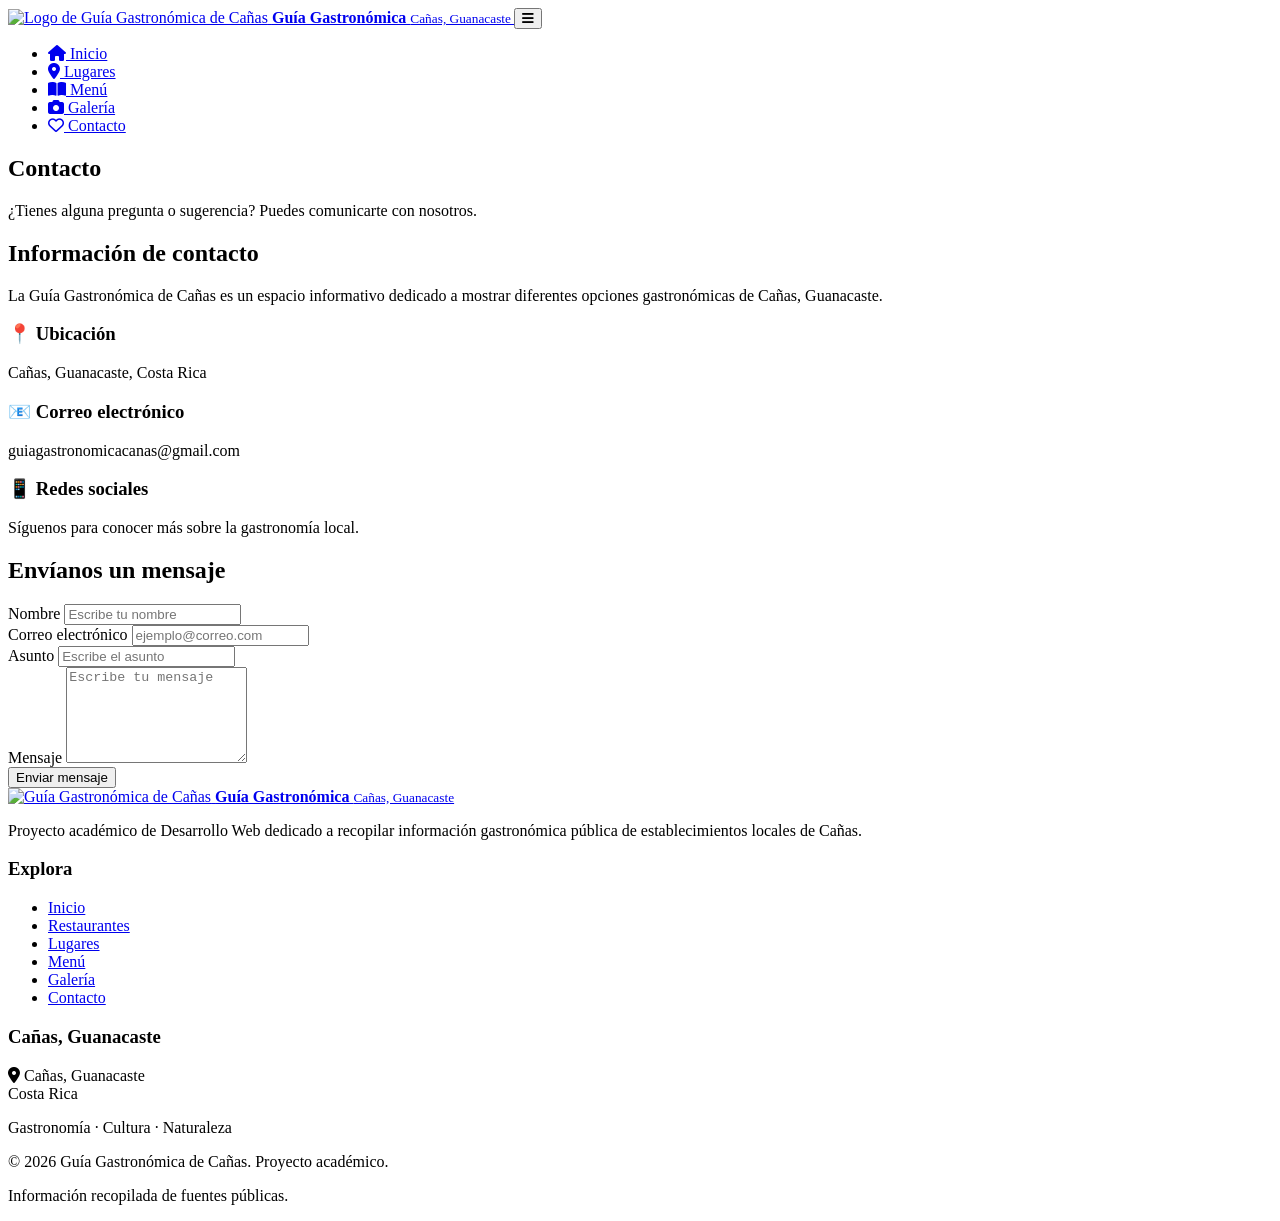
==== contacto.html @ a18e8fa5 "Add files via upload" ====
<!DOCTYPE html>
<html lang="es">

<head>

    <meta charset="UTF-8">

    <meta 
        name="viewport" 
        content="width=device-width, initial-scale=1.0"
    >

    <meta 
        name="description" 
        content="Galería gastronómica de Cañas, Guanacaste. Fotografías de restaurantes, comidas y lugares locales."
    >

    <meta 
        name="author" 
        content="Guía Gastronómica de Cañas"
    >

    <title>Galería | Guía Gastronómica de Cañas</title>

    <link rel="preconnect" href="https://fonts.googleapis.com">

    <link 
        rel="preconnect" 
        href="https://fonts.gstatic.com" 
        crossorigin
    >

    <link 
        href="https://fonts.googleapis.com/css2?family=DM+Sans:wght@400;500;600;700&family=Playfair+Display:wght@600;700&display=swap" 
        rel="stylesheet"
    >

    <link rel="stylesheet" href="../css/styles.css">

</head>

<body>

    <!-- ==============================
         ENCABEZADO
    =============================== -->
<!DOCTYPE html>
<html lang="es">

<head>

    <meta charset="UTF-8">

    <meta
        name="viewport"
        content="width=device-width, initial-scale=1.0"
    >

    <meta
        name="description"
        content="Menú de restaurantes y lugares gastronómicos de Cañas, Guanacaste."
    >

    <meta
        name="author"
        content="Guía Gastronómica de Cañas"
    >

    <meta name="theme-color" content="#B65339">

    <title>
        Menú | Guía Gastronómica de Cañas
    </title>


    <!-- =====================================================
         FAVICON
         ===================================================== -->

    <link
        rel="icon"
        type="image/png"
        href="../img/favicon.png"
    >


    <!-- =====================================================
         HOJA DE ESTILOS
         ===================================================== -->

    <link
        rel="stylesheet"
        href="../css/styles.css"
    >


    <!-- =====================================================
         GOOGLE FONTS
         ===================================================== -->

    <link rel="preconnect" href="https://fonts.googleapis.com">

    <link
        rel="preconnect"
        href="https://fonts.gstatic.com"
        crossorigin
    >

    <link
        href="https://fonts.googleapis.com/css2?family=Poppins:wght@400;500;600;700&display=swap"
        rel="stylesheet"
    >


    <!-- =====================================================
         FONT AWESOME
         ===================================================== -->

    <link
        rel="stylesheet"
        href="https://cdnjs.cloudflare.com/ajax/libs/font-awesome/6.5.2/css/all.min.css"
    >

</head>


<body>


    <!-- =====================================================
         HEADER
         ===================================================== -->

    <header class="header">

        <div class="contenedor header-contenido">


            <!-- LOGO -->

            <a
                href="../html/index.html"
                class="logo"
                aria-label="Guía Gastronómica de Cañas - Inicio"
            >

                <img
                    src="../img/logo.png"
                    alt="Logo de Guía Gastronómica de Cañas"
                    class="logo-imagen"
                >

                <span class="logo-texto">

                    <strong>
                        Guía Gastronómica
                    </strong>

                    <small>
                        Cañas, Guanacaste
                    </small>

                </span>

            </a>


            <!-- MENÚ MÓVIL -->

            <button
                class="menu-toggle"
                id="menu-toggle"
                aria-label="Abrir menú de navegación"
                aria-expanded="false"
            >

                <i class="fa-solid fa-bars"></i>

            </button>


            <!-- NAVEGACIÓN -->

            <nav
                class="nav"
                id="nav"
                aria-label="Navegación principal"
            >

                <ul class="nav-lista">

                    <li>

                        <a
                            href="../html/index.html"
                            class="nav-link"
                        >

                            <i class="fa-solid fa-house"></i>

                            Inicio

                        </a>

                    </li>


                    <li>

                        <a
                            href="../html/lugares.html"
                            class="nav-link"
                        >

                            <i class="fa-solid fa-location-dot"></i>

                            Lugares

                        </a>

                    </li>


                    <li>

                        <a
                            href="../html/menu.html"
                            class="nav-link"
                        >

                            <i class="fa-solid fa-book-open"></i>

                            Menú

                        </a>

                    </li>


                    <li>

                        <a
                            href="../html/galeria.html"
                            class="nav-link"
                        >

                            <i class="fa-solid fa-camera"></i>

                            Galería

                        </a>

                    </li>


                    <li>

                        <a
                            href="../html/contacto.html"
                            class="nav-link activo"
                        >

                            <i class="fa-regular fa-heart"></i>

                            Contacto

                        </a>

                    </li>

                </ul>

            </nav>

        </div>

    </header>


    <!-- ============================= -->
    <!-- CONTENIDO PRINCIPAL -->
    <!-- ============================= -->

    <main>

        <!-- HERO -->

        <section class="hero">

            <div class="contenedor">

                <h1>Contacto</h1>

                <p>
                    ¿Tienes alguna pregunta o sugerencia?
                    Puedes comunicarte con nosotros.
                </p>

            </div>

        </section>


        <!-- INFORMACIÓN DE CONTACTO -->

        <section class="contacto">

            <div class="contenedor">

                <div class="contacto-grid">

                    <!-- INFORMACIÓN -->

                    <div class="contacto-info">

                        <h2>Información de contacto</h2>

                        <p>
                            La Guía Gastronómica de Cañas es un espacio
                            informativo dedicado a mostrar diferentes
                            opciones gastronómicas de Cañas, Guanacaste.
                        </p>

                        <div class="contacto-dato">

                            <h3>📍 Ubicación</h3>

                            <p>
                                Cañas, Guanacaste, Costa Rica
                            </p>

                        </div>

                        <div class="contacto-dato">

                            <h3>📧 Correo electrónico</h3>

                            <p>
                                guiagastronomicacanas@gmail.com
                            </p>

                        </div>

                        <div class="contacto-dato">

                            <h3>📱 Redes sociales</h3>

                            <p>
                                Síguenos para conocer más sobre
                                la gastronomía local.
                            </p>

                        </div>

                    </div>


                    <!-- FORMULARIO -->

                    <div class="contacto-formulario">

                        <h2>Envíanos un mensaje</h2>

                        <form id="formulario-contacto">

                            <div class="form-grupo">

                                <label for="nombre">
                                    Nombre
                                </label>

                                <input
                                    type="text"
                                    id="nombre"
                                    name="nombre"
                                    placeholder="Escribe tu nombre"
                                    required
                                >

                            </div>


                            <div class="form-grupo">

                                <label for="correo">
                                    Correo electrónico
                                </label>

                                <input
                                    type="email"
                                    id="correo"
                                    name="correo"
                                    placeholder="ejemplo@correo.com"
                                    required
                                >

                            </div>


                            <div class="form-grupo">

                                <label for="asunto">
                                    Asunto
                                </label>

                                <input
                                    type="text"
                                    id="asunto"
                                    name="asunto"
                                    placeholder="Escribe el asunto"
                                    required
                                >

                            </div>


                            <div class="form-grupo">

                                <label for="mensaje">
                                    Mensaje
                                </label>

                                <textarea
                                    id="mensaje"
                                    name="mensaje"
                                    rows="6"
                                    placeholder="Escribe tu mensaje"
                                    required
                                ></textarea>

                            </div>


                            <button
                                type="submit"
                                class="boton"
                            >
                                Enviar mensaje
                            </button>

                        </form>

                    </div>

                </div>

            </div>

        </section>

    </main>


    <!-- =====================================================
         FOOTER
         ===================================================== -->

    <footer class="footer">


        <div class="contenedor footer-grid">


            <!-- IDENTIDAD -->

            <div class="footer-columna">


                <a 
                    href="../html/index.html" 
                    class="logo logo-footer"
                >

                    <img 
                        src="../img/logo.png"
                        alt="Guía Gastronómica de Cañas"
                        class="logo-imagen"
                    >


                    <span class="logo-texto">

                        <strong>
                            Guía Gastronómica
                        </strong>

                        <small>
                            Cañas, Guanacaste
                        </small>

                    </span>

                </a>


                <p>

                    Proyecto académico de Desarrollo Web dedicado
                    a recopilar información gastronómica pública
                    de establecimientos locales de Cañas.

                </p>

            </div>



            <!-- ENLACES -->

            <div class="footer-columna">


                <h3>

                    Explora

                </h3>


                <ul class="footer-enlaces">


                    <li>
                        <a href="../html/index.html">
                            Inicio
                        </a>
                    </li>


                    <li>
                        <a href="../html/lugares.html">
                            Restaurantes
                        </a>
                    </li>


                    <li>
                        <a href="../html/lugares.html">
                            Lugares
                        </a>
                    </li>


                    <li>
                        <a href="../html/menu.html">
                            Menú
                        </a>
                    </li>


                    <li>
                        <a href="../html/galeria.html">
                            Galería
                        </a>
                    </li>


                    <li>
                        <a href="../html/contacto.html">
                            Contacto
                        </a>
                    </li>

                </ul>

            </div>



            <!-- UBICACIÓN -->

            <div class="footer-columna">


                <h3>

                    Cañas, Guanacaste

                </h3>


                <p class="footer-ubicacion">


                    <i class="fa-solid fa-location-dot"></i>


                    <span>

                        Cañas, Guanacaste<br>
                        Costa Rica

                    </span>

                </p>


                <p class="footer-frase">

                    Gastronomía · Cultura · Naturaleza

                </p>

            </div>

        </div>



        <!-- BARRA INFERIOR -->

        <div class="footer-bottom">


            <div class="contenedor footer-bottom-contenido">


                <p>

                    © 2026 Guía Gastronómica de Cañas.
                    Proyecto académico.

                </p>


                <p>

                    Información recopilada de fuentes públicas.

                </p>

            </div>

        </div>

    </footer>



    <!-- =====================================================
         JAVASCRIPT
         ===================================================== -->

    <script src="../js/script.js"></script>
</body>
</html>
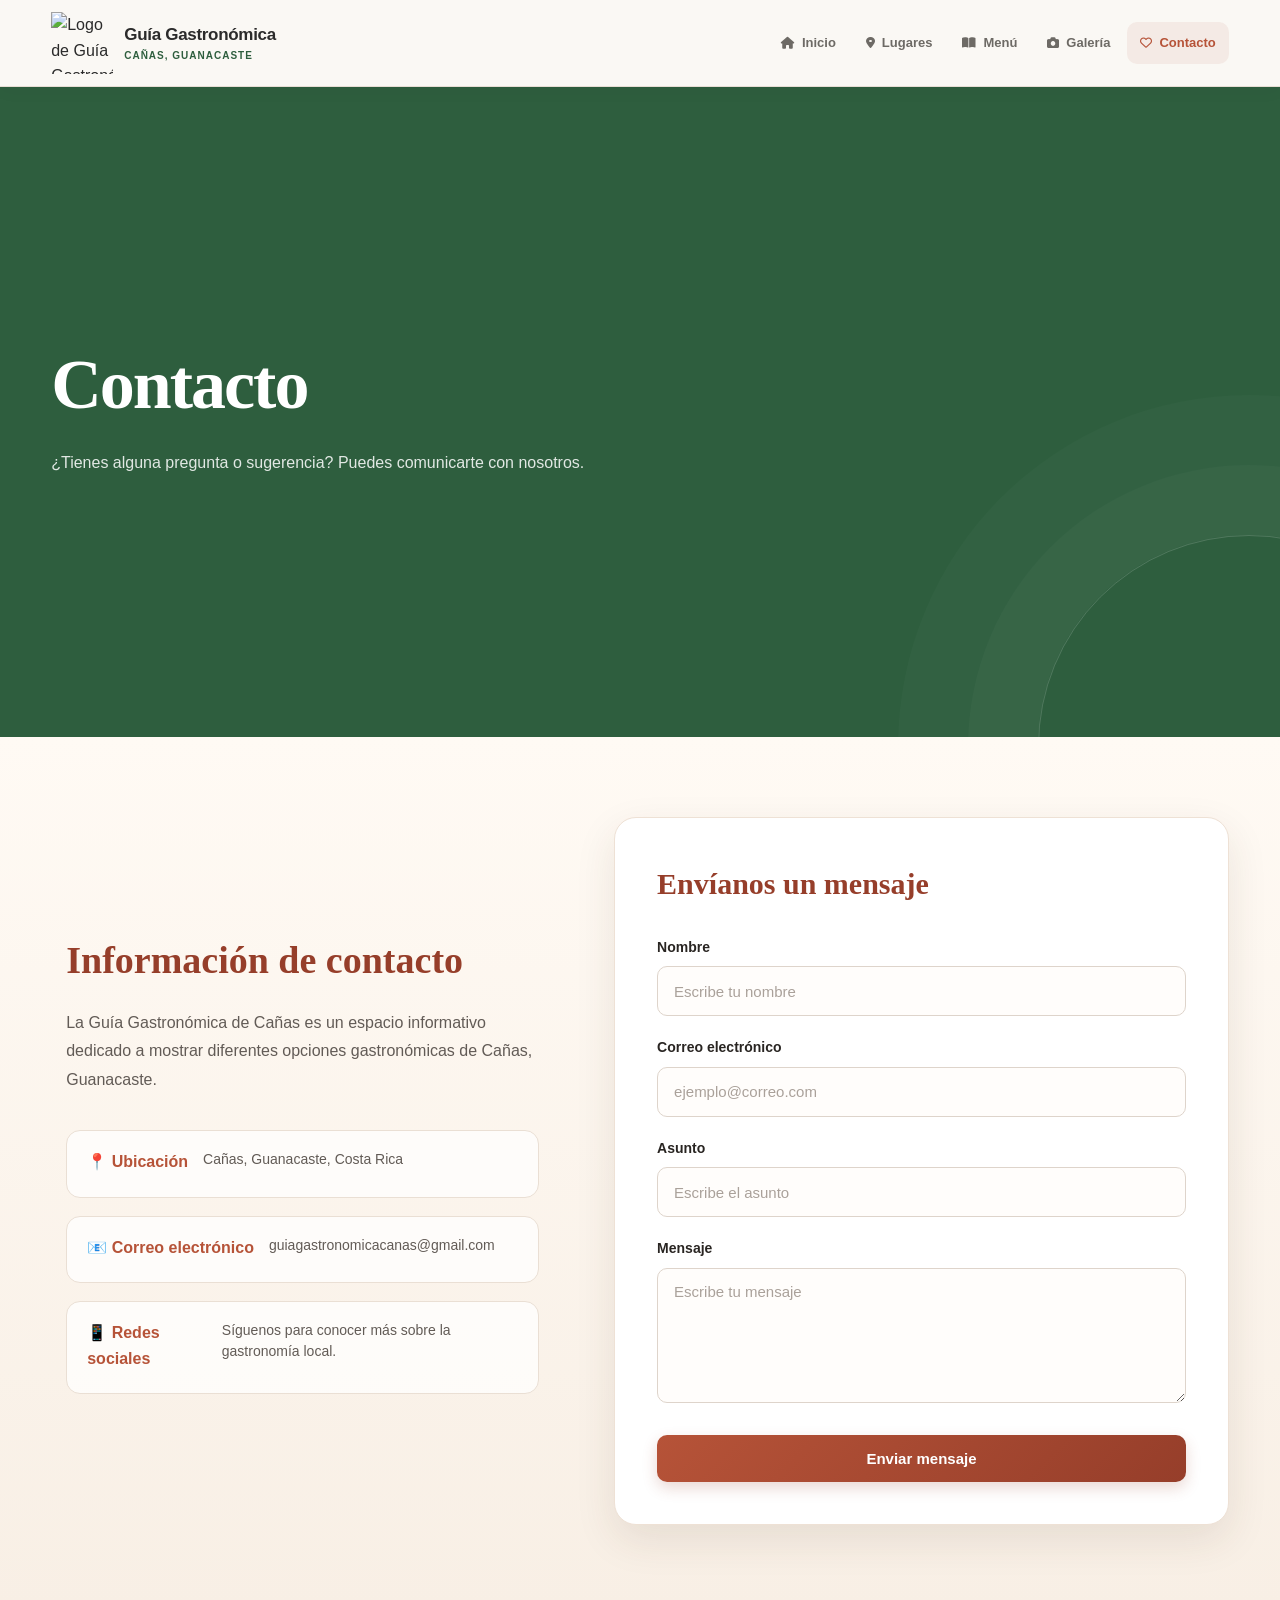
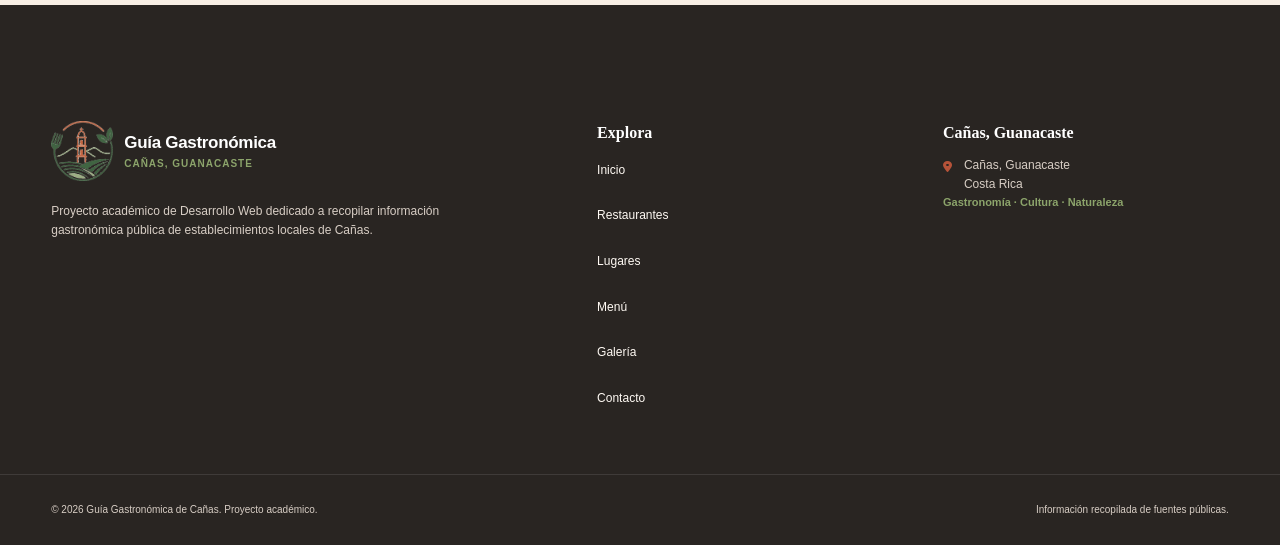
==== commit d4495cf7: "Revise contacto.html for layout and content updates Updated the contact page with new content and st" ====
--- a/contacto.html
+++ b/contacto.html
@@ -20,7 +20,7 @@
         content="Guía Gastronómica de Cañas"
     >
 
-    <title>Galería | Guía Gastronómica de Cañas</title>
+    <title>Contacto | Guía Gastronómica de Cañas</title>
 
     <link rel="preconnect" href="https://fonts.googleapis.com">
 
@@ -35,7 +35,7 @@
         rel="stylesheet"
     >
 
-    <link rel="stylesheet" href="../css/styles.css">
+    <link rel="stylesheet" href="styles.css">
 
 </head>
 
@@ -80,7 +80,7 @@
     <link
         rel="icon"
         type="image/png"
-        href="../img/favicon.png"
+        href="favicon.png"
     >
 
 
@@ -90,7 +90,7 @@
 
     <link
         rel="stylesheet"
-        href="../css/styles.css"
+        href="styles.css"
     >
 
 
@@ -208,7 +208,7 @@
                     <li>
 
                         <a
-                            href="../html/lugares.html"
+                            href="lugares.html"
                             class="nav-link"
                         >
 
@@ -224,7 +224,7 @@
                     <li>
 
                         <a
-                            href="../html/menu.html"
+                            href="menu.html"
                             class="nav-link"
                         >
 
@@ -240,7 +240,7 @@
                     <li>
 
                         <a
-                            href="../html/galeria.html"
+                            href="galeria.html"
                             class="nav-link"
                         >
 
@@ -256,7 +256,7 @@
                     <li>
 
                         <a
-                            href="../html/contacto.html"
+                            href="contacto.html"
                             class="nav-link activo"
                         >
 
@@ -467,12 +467,12 @@
 
 
                 <a 
-                    href="../html/index.html" 
+                    href="index.html" 
                     class="logo logo-footer"
                 >
 
                     <img 
-                        src="../img/logo.png"
+                        src="logo.png"
                         alt="Guía Gastronómica de Cañas"
                         class="logo-imagen"
                     >
@@ -521,21 +521,21 @@
 
 
                     <li>
-                        <a href="../html/index.html">
+                        <a href="index.html">
                             Inicio
                         </a>
                     </li>
 
 
                     <li>
-                        <a href="../html/lugares.html">
+                        <a href="lugares.html">
                             Restaurantes
                         </a>
                     </li>
 
 
                     <li>
-                        <a href="../html/lugares.html">
+                        <a href="lugares.html">
                             Lugares
                         </a>
                     </li>
@@ -549,14 +549,14 @@
 
 
                     <li>
-                        <a href="../html/galeria.html">
+                        <a href="galeria.html">
                             Galería
                         </a>
                     </li>
 
 
                     <li>
-                        <a href="../html/contacto.html">
+                        <a href="contacto.html">
                             Contacto
                         </a>
                     </li>
@@ -641,7 +641,7 @@
          JAVASCRIPT
          ===================================================== -->
 
-    <script src="../js/script.js"></script>
+    <script src="script.js"></script>
 </body>
 </html>
 
--- a/styles.css
+++ b/styles.css
@@ -0,0 +1,3328 @@
+/* =========================================================
+   GUÍA GASTRONÓMICA DE CAÑAS
+   SISTEMA VISUAL PRINCIPAL
+   ========================================================= */
+
+
+/* =========================================================
+   1. VARIABLES
+   ========================================================= */
+
+:root {
+
+    /* PALETA OFICIAL */
+
+    --terracota: #B65339;
+    --terracota-oscuro: #963E2A;
+
+    --verde: #2E5E3E;
+    --verde-oscuro: #244B32;
+
+    --verde-oliva: #8CA46B;
+
+    --crema: #F2E6D6;
+    --blanco: #FAF8F4;
+
+    --texto: #2B2B2B;
+    --texto-secundario: #6D6A65;
+
+    --borde: #E3D9CC;
+
+    /* SISTEMA */
+
+    --ancho: 1180px;
+
+    --radio: 18px;
+    --radio-grande: 26px;
+
+    --sombra-suave:
+        0 8px 25px rgba(43, 43, 43, 0.06);
+
+    --sombra:
+        0 12px 35px rgba(43, 43, 43, 0.10);
+
+    --sombra-fuerte:
+        0 18px 45px rgba(43, 43, 43, 0.15);
+
+    --transicion: 0.3s ease;
+
+    --fuente:
+        "Poppins",
+        sans-serif;
+
+}
+
+
+/* =========================================================
+   2. RESET GENERAL
+   ========================================================= */
+
+* {
+
+    margin: 0;
+    padding: 0;
+
+    box-sizing: border-box;
+
+}
+
+html {
+
+    scroll-behavior: smooth;
+
+}
+
+body {
+
+    font-family: var(--fuente);
+
+    background: var(--blanco);
+
+    color: var(--texto);
+
+    line-height: 1.6;
+
+    overflow-x: hidden;
+
+}
+
+img {
+
+    display: block;
+
+    width: 100%;
+
+}
+
+a {
+
+    text-decoration: none;
+
+    color: inherit;
+
+}
+
+ul {
+
+    list-style: none;
+
+}
+
+button {
+
+    font-family: inherit;
+
+}
+
+button,
+a {
+
+    -webkit-tap-highlight-color: transparent;
+
+}
+
+
+/* =========================================================
+   3. CONTENEDOR
+   ========================================================= */
+
+.contenedor {
+
+    width: 92%;
+
+    max-width: var(--ancho);
+
+    margin: 0 auto;
+
+}
+
+
+/* =========================================================
+   4. HEADER
+   ========================================================= */
+
+.header {
+
+    position: sticky;
+
+    top: 0;
+
+    z-index: 1000;
+
+    background: rgba(250, 248, 244, 0.96);
+
+    border-bottom:
+        1px solid rgba(227, 217, 204, 0.8);
+
+    box-shadow:
+        0 3px 18px rgba(43, 43, 43, 0.04);
+
+    backdrop-filter: blur(14px);
+
+    -webkit-backdrop-filter: blur(14px);
+
+}
+
+.header-contenido {
+
+    min-height: 86px;
+
+    display: flex;
+
+    align-items: center;
+
+    justify-content: space-between;
+
+    gap: 30px;
+
+}
+
+
+/* =========================================================
+   5. LOGO
+   ========================================================= */
+
+.logo {
+
+    display: flex;
+
+    align-items: center;
+
+    gap: 11px;
+
+    flex-shrink: 0;
+
+}
+
+.logo-imagen {
+
+    width: 62px;
+
+    height: 62px;
+
+    object-fit: contain;
+
+    flex-shrink: 0;
+
+}
+
+.logo-texto {
+
+    display: flex;
+
+    flex-direction: column;
+
+    line-height: 1.15;
+
+}
+
+.logo-texto strong {
+
+    font-size: 17px;
+
+    font-weight: 700;
+
+    letter-spacing: -0.3px;
+
+    color: var(--texto);
+
+}
+
+.logo-texto small {
+
+    margin-top: 5px;
+
+    color: var(--verde);
+
+    font-size: 10px;
+
+    font-weight: 600;
+
+    letter-spacing: 1px;
+
+    text-transform: uppercase;
+
+}
+
+
+/* =========================================================
+   6. NAVEGACIÓN
+   ========================================================= */
+
+.nav-lista {
+
+    display: flex;
+
+    align-items: center;
+
+    gap: 4px;
+
+}
+
+.nav-link {
+
+    position: relative;
+
+    display: flex;
+
+    align-items: center;
+
+    gap: 7px;
+
+    padding: 11px 13px;
+
+    border-radius: 10px;
+
+    color: var(--texto-secundario);
+
+    font-size: 13px;
+
+    font-weight: 600;
+
+    transition:
+        color var(--transicion),
+        background var(--transicion);
+
+}
+
+.nav-link i {
+
+    font-size: 12px;
+
+    transition:
+        color var(--transicion);
+
+}
+
+.nav-link:hover {
+
+    color: var(--terracota);
+
+    background: rgba(182, 83, 57, 0.06);
+
+}
+
+.nav-link.activo {
+
+    color: var(--terracota);
+
+    background: rgba(182, 83, 57, 0.08);
+
+}
+
+.nav-link.activo i {
+
+    color: var(--terracota);
+
+}
+
+
+/* =========================================================
+   7. MENÚ MÓVIL
+   ========================================================= */
+
+.menu-toggle {
+
+    display: none;
+
+    width: 44px;
+
+    height: 44px;
+
+    align-items: center;
+
+    justify-content: center;
+
+    border:
+        1px solid var(--borde);
+
+    border-radius: 12px;
+
+    background: var(--blanco);
+
+    color: var(--verde);
+
+    font-size: 18px;
+
+    cursor: pointer;
+
+    transition:
+        background var(--transicion),
+        color var(--transicion),
+        border-color var(--transicion);
+
+}
+
+.menu-toggle:hover {
+
+    background: var(--verde);
+
+    color: var(--blanco);
+
+    border-color: var(--verde);
+
+}
+
+
+/* =========================================================
+   8. HERO
+   ========================================================= */
+
+.hero {
+
+    position: relative;
+
+    min-height: 650px;
+
+    display: flex;
+
+    align-items: center;
+
+    overflow: hidden;
+
+    background:
+        var(--verde);
+
+}
+
+
+/* Imagen */
+
+.hero-fondo {
+    position: absolute;
+    inset: 0;
+
+    background:
+        linear-gradient(
+            90deg,
+            rgba(30, 57, 39, 0.93) 0%,
+            rgba(30, 57, 39, 0.78) 42%,
+            rgba(30, 57, 39, 0.35) 75%,
+            rgba(30, 57, 39, 0.12) 100%
+        ),
+
+        url("IMG/Banner1.jpeg")
+        center / cover no-repeat;
+
+    transform: scale(1.02);
+}
+
+/* Textura visual */
+
+.hero::after {
+
+    content: "";
+
+    position: absolute;
+
+    width: 420px;
+
+    height: 420px;
+
+    right: -180px;
+
+    bottom: -220px;
+
+    border:
+        1px solid rgba(255, 255, 255, 0.16);
+
+    border-radius: 50%;
+
+    box-shadow:
+
+        0 0 0 70px rgba(255, 255, 255, 0.025),
+
+        0 0 0 140px rgba(255, 255, 255, 0.018);
+
+}
+
+
+/* Contenido */
+
+.hero-contenido {
+
+    position: relative;
+
+    z-index: 2;
+
+}
+
+.hero-texto {
+
+    max-width: 680px;
+
+    padding: 90px 0;
+
+}
+
+
+/* =========================================================
+   9. ETIQUETA DEL HERO
+   ========================================================= */
+
+.hero-etiqueta {
+
+    display: inline-flex;
+
+    align-items: center;
+
+    gap: 8px;
+
+    margin-bottom: 24px;
+
+    padding: 8px 14px;
+
+    border:
+        1px solid rgba(255, 255, 255, 0.25);
+
+    border-radius: 50px;
+
+    background:
+        rgba(255, 255, 255, 0.08);
+
+    color: #F2E6D6;
+
+    font-size: 12px;
+
+    font-weight: 600;
+
+    backdrop-filter: blur(8px);
+
+}
+
+.hero-etiqueta i {
+
+    color: #FFFFFF;
+
+}
+
+
+/* =========================================================
+   10. TÍTULO DEL HERO
+   ========================================================= */
+
+.hero h1 {
+
+    color: #FFFFFF;
+
+    font-size:
+        clamp(42px, 6vw, 70px);
+
+    font-weight: 700;
+
+    line-height: 1.08;
+
+    letter-spacing: -2px;
+
+}
+
+.hero h1 span {
+
+    display: block;
+
+    color: #D7E0C9;
+
+}
+
+
+/* =========================================================
+   11. TEXTO DEL HERO
+   ========================================================= */
+
+.hero p {
+
+    max-width: 600px;
+
+    margin-top: 25px;
+
+    color:
+        rgba(255, 255, 255, 0.86);
+
+    font-size: 16px;
+
+    line-height: 1.85;
+
+}
+
+
+/* =========================================================
+   12. BOTONES
+   ========================================================= */
+
+.hero-botones {
+
+    display: flex;
+
+    flex-wrap: wrap;
+
+    gap: 12px;
+
+    margin-top: 34px;
+
+}
+
+.btn {
+
+    min-height: 48px;
+
+    display: inline-flex;
+
+    align-items: center;
+
+    justify-content: center;
+
+    gap: 9px;
+
+    padding: 12px 23px;
+
+    border-radius: 50px;
+
+    font-size: 13px;
+
+    font-weight: 700;
+
+    cursor: pointer;
+
+    transition:
+        transform var(--transicion),
+        background var(--transicion),
+        color var(--transicion),
+        box-shadow var(--transicion),
+        border-color var(--transicion);
+
+}
+
+.btn:hover {
+
+    transform: translateY(-2px);
+
+}
+
+
+/* Botón principal */
+
+.btn-principal {
+
+    background: var(--terracota);
+
+    color: #FFFFFF;
+
+    box-shadow:
+        0 9px 24px rgba(182, 83, 57, 0.30);
+
+}
+
+.btn-principal:hover {
+
+    background:
+        var(--terracota-oscuro);
+
+    box-shadow:
+        0 12px 28px rgba(182, 83, 57, 0.36);
+
+}
+
+
+/* Botón secundario */
+
+.btn-secundario {
+
+    border:
+        1px solid rgba(255, 255, 255, 0.48);
+
+    background:
+        rgba(255, 255, 255, 0.08);
+
+    color: #FFFFFF;
+
+    backdrop-filter: blur(7px);
+
+}
+
+.btn-secundario:hover {
+
+    background:
+        rgba(255, 255, 255, 0.18);
+
+    border-color:
+        rgba(255, 255, 255, 0.75);
+
+}
+
+
+/* =========================================================
+   13. SECCIONES
+   ========================================================= */
+
+.seccion {
+
+    padding: 90px 0;
+
+}
+
+.seccion-encabezado {
+
+    display: flex;
+
+    align-items: flex-end;
+
+    justify-content: space-between;
+
+    gap: 30px;
+
+    margin-bottom: 45px;
+
+}
+
+.seccion-encabezado.centrado {
+
+    display: block;
+
+    text-align: center;
+
+}
+
+.etiqueta-seccion {
+
+    display: inline-block;
+
+    margin-bottom: 9px;
+
+    color: var(--terracota);
+
+    font-size: 11px;
+
+    font-weight: 700;
+
+    letter-spacing: 1.6px;
+
+    text-transform: uppercase;
+
+}
+
+.seccion h2 {
+
+    color: var(--texto);
+
+    font-size:
+        clamp(30px, 4vw, 44px);
+
+    font-weight: 700;
+
+    line-height: 1.15;
+
+    letter-spacing: -1px;
+
+}
+
+.seccion-subtitulo {
+
+    max-width: 650px;
+
+    margin: 15px auto 0;
+
+    color: var(--texto-secundario);
+
+    font-size: 14px;
+
+    line-height: 1.8;
+
+}
+
+
+/* =========================================================
+   14. INTRODUCCIÓN
+   ========================================================= */
+
+.introduccion {
+
+    position: relative;
+
+    background: var(--blanco);
+
+}
+
+.introduccion-grid {
+
+    display: grid;
+
+    grid-template-columns:
+        1fr 1fr;
+
+    align-items: center;
+
+    gap: 65px;
+
+}
+
+
+/* Imagen */
+
+.introduccion-imagen {
+
+    position: relative;
+
+    overflow: hidden;
+
+    border-radius: var(--radio-grande);
+
+    background: var(--crema);
+
+    box-shadow: var(--sombra);
+
+}
+
+.introduccion-imagen img {
+
+    height: 460px;
+
+    object-fit: cover;
+
+    transition:
+        transform 0.6s ease;
+
+}
+
+.introduccion-imagen:hover img {
+
+    transform: scale(1.04);
+
+}
+
+
+/* Etiqueta sobre imagen */
+
+.imagen-decoracion {
+
+    position: absolute;
+
+    left: 20px;
+
+    bottom: 20px;
+
+    padding: 8px 14px;
+
+    border-radius: 50px;
+
+    background:
+        rgba(250, 248, 244, 0.94);
+
+    color: var(--verde);
+
+    font-size: 11px;
+
+    font-weight: 700;
+
+    box-shadow:
+        0 5px 18px rgba(0, 0, 0, 0.12);
+
+}
+
+
+/* Texto */
+
+.introduccion-texto {
+
+    max-width: 540px;
+
+}
+
+.introduccion-texto p {
+
+    margin-bottom: 18px;
+
+    color: var(--texto-secundario);
+
+    font-size: 14px;
+
+    line-height: 1.9;
+
+}
+
+
+/* =========================================================
+   15. ENLACE CON FLECHA
+   ========================================================= */
+
+.enlace-flecha {
+
+    display: inline-flex;
+
+    align-items: center;
+
+    gap: 9px;
+
+    margin-top: 10px;
+
+    color: var(--terracota);
+
+    font-size: 13px;
+
+    font-weight: 700;
+
+    transition:
+        gap var(--transicion),
+        color var(--transicion);
+
+}
+
+.enlace-flecha:hover {
+
+    gap: 14px;
+
+    color:
+        var(--terracota-oscuro);
+
+}
+
+
+/* =========================================================
+   16. RESTAURANTES DESTACADOS
+   ========================================================= */
+
+.destacados {
+
+    background: var(--crema);
+
+}
+
+
+/* =========================================================
+   17. VER TODOS
+   ========================================================= */
+
+.ver-todos {
+
+    display: inline-flex;
+
+    align-items: center;
+
+    gap: 8px;
+
+    color: var(--verde);
+
+    font-size: 13px;
+
+    font-weight: 700;
+
+    white-space: nowrap;
+
+    transition:
+        gap var(--transicion),
+        color var(--transicion);
+
+}
+
+.ver-todos:hover {
+
+    gap: 13px;
+
+    color:
+        var(--terracota);
+
+}
+
+
+/* =========================================================
+   18. GRID DE RESTAURANTES
+   ========================================================= */
+
+.restaurantes-grid {
+
+    display: grid;
+
+    grid-template-columns:
+        repeat(3, 1fr);
+
+    gap: 24px;
+
+}
+
+
+/* =========================================================
+   19. TARJETAS
+   ========================================================= */
+
+.restaurante-card {
+
+    position: relative;
+
+    overflow: hidden;
+
+    display: flex;
+
+    flex-direction: column;
+
+    background:
+        var(--blanco);
+
+    border:
+        1px solid var(--borde);
+
+    border-radius:
+        var(--radio);
+
+    box-shadow:
+        var(--sombra-suave);
+
+    transition:
+        transform var(--transicion),
+        box-shadow var(--transicion);
+
+}
+
+.restaurante-card:hover {
+
+    transform:
+        translateY(-7px);
+
+    box-shadow:
+        var(--sombra);
+
+}
+
+
+/* =========================================================
+   20. IMAGEN DE LAS TARJETAS
+   ========================================================= */
+
+.card-imagen {
+
+    position: relative;
+
+    height: 225px;
+
+    overflow: hidden;
+
+    background:
+        var(--crema);
+
+}
+
+.card-imagen img {
+
+    width: 100%;
+
+    height: 100%;
+
+    object-fit: cover;
+
+    transition:
+        transform 0.6s ease;
+
+}
+
+.restaurante-card:hover
+.card-imagen img {
+
+    transform:
+        scale(1.06);
+
+}
+
+
+/* =========================================================
+   21. ETIQUETA DE TARJETA
+   ========================================================= */
+
+.card-etiqueta {
+
+    position: absolute;
+
+    top: 14px;
+
+    left: 14px;
+
+    padding:
+        6px 12px;
+
+    border-radius:
+        50px;
+
+    background:
+        var(--terracota);
+
+    color:
+        #FFFFFF;
+
+    font-size:
+        10px;
+
+    font-weight:
+        700;
+
+    letter-spacing:
+        0.4px;
+
+    text-transform:
+        uppercase;
+
+    box-shadow:
+        0 4px 12px rgba(0, 0, 0, 0.12);
+
+}
+
+
+
+
+
+
+
+/* =========================================================
+   23. CONTENIDO DE TARJETAS
+   ========================================================= */
+
+.card-contenido {
+
+    flex: 1;
+
+    display: flex;
+
+    flex-direction: column;
+
+    padding: 23px;
+
+}
+
+
+/* Tipo */
+
+.card-tipo {
+
+    margin-bottom: 5px;
+
+    color:
+        var(--terracota);
+
+    font-size:
+        10px;
+
+    font-weight:
+        700;
+
+    letter-spacing:
+        1.2px;
+
+}
+
+
+/* Título */
+
+.card-contenido h3 {
+
+    margin-bottom: 9px;
+
+    color:
+        var(--texto);
+
+    font-size:
+        20px;
+
+    font-weight:
+        700;
+
+    line-height:
+        1.35;
+
+}
+
+
+/* Descripción */
+
+.card-descripcion {
+
+    color:
+        var(--texto-secundario);
+
+    font-size:
+        12px;
+
+    line-height:
+        1.75;
+
+}
+
+
+/* =========================================================
+   24. DATOS DE TARJETA
+   ========================================================= */
+
+.card-datos {
+
+    display: flex;
+
+    flex-direction: column;
+
+    gap: 8px;
+
+    margin-top: 18px;
+
+    padding-top: 15px;
+
+    border-top:
+        1px solid var(--borde);
+
+}
+
+.card-datos span {
+
+    display: flex;
+
+    align-items: center;
+
+    gap: 8px;
+
+    color:
+        var(--texto-secundario);
+
+    font-size:
+        11px;
+
+}
+
+.card-datos i {
+
+    width: 16px;
+
+    color:
+        var(--verde);
+
+    text-align:
+        center;
+
+}
+
+
+/* =========================================================
+   25. BOTÓN DE TARJETA
+   ========================================================= */
+
+.card-boton {
+
+    display: flex;
+
+    align-items: center;
+
+    justify-content: space-between;
+
+    gap: 10px;
+
+    margin-top: auto;
+
+    padding-top: 20px;
+
+    color:
+        var(--terracota);
+
+    font-size:
+        12px;
+
+    font-weight:
+        700;
+
+    transition:
+        gap var(--transicion),
+        color var(--transicion);
+
+}
+
+.card-boton:hover {
+
+    gap: 15px;
+
+    color:
+        var(--terracota-oscuro);
+
+}
+
+
+/* =========================================================
+   26. CATEGORÍAS
+   ========================================================= */
+
+.categorias {
+
+    background:
+        var(--blanco);
+
+}
+
+
+/* Grid */
+
+.categorias-grid {
+
+    display: grid;
+
+    grid-template-columns:
+        repeat(4, 1fr);
+
+    gap: 18px;
+
+}
+
+
+/* Tarjeta */
+
+.categoria-card {
+
+    min-height: 145px;
+
+    display: flex;
+
+    flex-direction: column;
+
+    align-items: center;
+
+    justify-content: center;
+
+    gap: 14px;
+
+    padding: 25px;
+
+    border:
+        1px solid var(--borde);
+
+    border-radius:
+        var(--radio);
+
+    background:
+        var(--blanco);
+
+    color:
+        var(--verde);
+
+    box-shadow:
+        var(--sombra-suave);
+
+    transition:
+        transform var(--transicion),
+        background var(--transicion),
+        color var(--transicion),
+        border-color var(--transicion),
+        box-shadow var(--transicion);
+
+}
+
+.categoria-card i {
+
+    width: 52px;
+
+    height: 52px;
+
+    display: flex;
+
+    align-items: center;
+
+    justify-content: center;
+
+    border-radius: 50%;
+
+    background:
+        rgba(46, 94, 62, 0.09);
+
+    color:
+        var(--verde);
+
+    font-size:
+        20px;
+
+    transition:
+        background var(--transicion),
+        color var(--transicion);
+
+}
+
+.categoria-card span {
+
+    font-size:
+        12px;
+
+    font-weight:
+        700;
+
+}
+
+.categoria-card:hover {
+
+    transform:
+        translateY(-5px);
+
+    border-color:
+        var(--verde-oliva);
+
+    background:
+        var(--verde);
+
+    color:
+        #FFFFFF;
+
+    box-shadow:
+        var(--sombra);
+
+}
+
+.categoria-card:hover i {
+
+    background:
+        rgba(255, 255, 255, 0.15);
+
+    color:
+        #FFFFFF;
+
+}
+
+
+/* =========================================================
+   27. LLAMADO A LA ACCIÓN
+   ========================================================= */
+
+.llamada-accion {
+
+    position: relative;
+
+    overflow: hidden;
+
+    background:
+        var(--terracota);
+
+    color:
+        #FFFFFF;
+
+}
+
+
+/* Decoración circular */
+
+.llamada-accion::before {
+
+    content: "";
+
+    position: absolute;
+
+    width: 430px;
+
+    height: 430px;
+
+    right: -180px;
+
+    top: -240px;
+
+    border:
+        1px solid rgba(255, 255, 255, 0.16);
+
+    border-radius: 50%;
+
+    box-shadow:
+
+        0 0 0 65px rgba(255, 255, 255, 0.025),
+
+        0 0 0 130px rgba(255, 255, 255, 0.02);
+
+}
+
+
+/* Segunda decoración */
+
+.llamada-accion::after {
+
+    content: "";
+
+    position: absolute;
+
+    width: 220px;
+
+    height: 220px;
+
+    left: -130px;
+
+    bottom: -150px;
+
+    border:
+        1px solid rgba(255, 255, 255, 0.12);
+
+    border-radius: 50%;
+
+}
+
+
+/* Contenido */
+
+.llamada-contenido {
+
+    position: relative;
+
+    z-index: 2;
+
+    min-height:
+        320px;
+
+    display: flex;
+
+    align-items: center;
+
+    justify-content: space-between;
+
+    gap: 50px;
+
+}
+
+.llamada-contenido .etiqueta-seccion {
+
+    color:
+        var(--crema);
+
+}
+
+.llamada-contenido h2 {
+
+    max-width:
+        680px;
+
+    color:
+        #FFFFFF;
+
+    font-size:
+        clamp(30px, 4vw, 44px);
+
+    font-weight:
+        700;
+
+    line-height:
+        1.2;
+
+    letter-spacing:
+        -1px;
+
+}
+
+.llamada-contenido p {
+
+    max-width:
+        620px;
+
+    margin-top:
+        14px;
+
+    color:
+        rgba(255, 255, 255, 0.82);
+
+    font-size:
+        13px;
+
+    line-height:
+        1.8;
+
+}
+
+
+/* =========================================================
+   28. BOTÓN BLANCO
+   ========================================================= */
+
+.btn-blanco {
+
+    flex-shrink:
+        0;
+
+    background:
+        var(--blanco);
+
+    color:
+        var(--terracota);
+
+    box-shadow:
+        0 9px 25px rgba(0, 0, 0, 0.14);
+
+}
+
+.btn-blanco:hover {
+
+    background:
+        var(--crema);
+
+    color:
+        var(--terracota-oscuro);
+
+}
+
+
+/* =========================================================
+   29. FOOTER
+   ========================================================= */
+
+.footer {
+
+    background:
+        var(--verde-oscuro);
+
+    color:
+        #FFFFFF;
+
+}
+
+
+/* Grid */
+
+.footer-grid {
+
+    display: grid;
+
+    grid-template-columns:
+        1.7fr 1fr 1fr;
+
+    gap:
+        60px;
+
+    padding:
+        65px 0;
+
+}
+
+
+/* Logo */
+
+.logo-footer {
+
+    margin-bottom:
+        20px;
+
+}
+
+.logo-footer .logo-imagen {
+
+    width:
+        62px;
+
+    height:
+        62px;
+
+}
+
+.logo-footer .logo-texto strong {
+
+    color:
+        #FFFFFF;
+
+}
+
+.logo-footer .logo-texto small {
+
+    color:
+        var(--verde-oliva);
+
+}
+
+
+/* Texto */
+
+.footer-columna > p {
+
+    max-width:
+        390px;
+
+    color:
+        rgba(255, 255, 255, 0.68);
+
+    font-size:
+        12px;
+
+    line-height:
+        1.85;
+
+}
+
+
+/* Títulos */
+
+.footer-columna h3 {
+
+    margin-bottom:
+        18px;
+
+    color:
+        #FFFFFF;
+
+    font-size:
+        16px;
+
+    font-weight:
+        700;
+
+}
+
+
+/* Enlaces */
+
+.footer-enlaces {
+
+    display:
+        flex;
+
+    flex-direction:
+        column;
+
+    gap:
+        9px;
+
+}
+
+.footer-enlaces a {
+
+    display:
+        inline-block;
+
+    color:
+        rgba(255, 255, 255, 0.65);
+
+    font-size:
+        12px;
+
+    transition:
+        color var(--transicion),
+        padding-left var(--transicion);
+
+}
+
+.footer-enlaces a:hover {
+
+    padding-left:
+        4px;
+
+    color:
+        #FFFFFF;
+
+}
+
+
+/* =========================================================
+   30. UBICACIÓN DEL FOOTER
+   ========================================================= */
+
+.footer-ubicacion {
+
+    display:
+        flex;
+
+    align-items:
+        flex-start;
+
+    gap:
+        12px;
+
+}
+
+.footer-ubicacion i {
+
+    margin-top:
+        5px;
+
+    color:
+        var(--terracota);
+
+}
+
+.footer-frase {
+
+    margin-top:
+        16px;
+
+    color:
+        var(--verde-oliva) !important;
+
+    font-size:
+        11px !important;
+
+    font-weight:
+        600;
+
+}
+
+
+/* =========================================================
+   31. FOOTER INFERIOR
+   ========================================================= */
+
+.footer-bottom {
+
+    border-top:
+        1px solid rgba(255, 255, 255, 0.10);
+
+}
+
+.footer-bottom-contenido {
+
+    min-height:
+        70px;
+
+    display:
+        flex;
+
+    align-items:
+        center;
+
+    justify-content:
+        space-between;
+
+    gap:
+        20px;
+
+}
+
+.footer-bottom p {
+
+    color:
+        rgba(255, 255, 255, 0.45);
+
+    font-size:
+        10px;
+
+}
+
+
+/* =========================================================
+   32. RESPONSIVE - TABLET
+   ========================================================= */
+
+@media (max-width: 1050px) {
+
+    .nav-link {
+
+        padding:
+            10px 9px;
+
+        font-size:
+            12px;
+
+    }
+
+    .nav-link i {
+
+        display:
+            none;
+
+    }
+
+    .restaurantes-grid {
+
+        grid-template-columns:
+            repeat(2, 1fr);
+
+    }
+
+}
+
+
+/* =========================================================
+   33. RESPONSIVE - TABLET PEQUEÑA
+   ========================================================= */
+
+@media (max-width: 950px) {
+
+    /* HEADER */
+
+    .menu-toggle {
+
+        display:
+            flex;
+
+    }
+
+    .nav {
+
+        position:
+            absolute;
+
+        top:
+            86px;
+
+        left:
+            0;
+
+        right:
+            0;
+
+        display:
+            none;
+
+        padding:
+            15px 4% 20px;
+
+        background:
+            var(--blanco);
+
+        border-bottom:
+            1px solid var(--borde);
+
+        box-shadow:
+            var(--sombra);
+
+    }
+
+    .nav.mostrar {
+
+        display:
+            block;
+
+    }
+
+    .nav-lista {
+
+        flex-direction:
+            column;
+
+        align-items:
+            stretch;
+
+        gap:
+            3px;
+
+    }
+
+    .nav-link {
+
+        padding:
+            13px 15px;
+
+        border-radius:
+            10px;
+
+    }
+
+    .nav-link i {
+
+        display:
+            inline-block;
+
+        width:
+            18px;
+
+    }
+
+    .nav-link:hover,
+    .nav-link.activo {
+
+        background:
+            rgba(182, 83, 57, 0.07);
+
+    }
+
+
+    /* HERO */
+
+    .hero {
+
+        min-height:
+            570px;
+
+    }
+
+
+    /* INTRODUCCIÓN */
+
+    .introduccion-grid {
+
+        gap:
+            40px;
+
+    }
+
+
+    /* CATEGORÍAS */
+
+    .categorias-grid {
+
+        grid-template-columns:
+            repeat(2, 1fr);
+
+    }
+
+
+    /* FOOTER */
+
+    .footer-grid {
+
+        grid-template-columns:
+            1.5fr 1fr;
+
+    }
+
+}
+
+
+/* =========================================================
+   34. RESPONSIVE - MÓVIL
+   ========================================================= */
+
+@media (max-width: 680px) {
+
+    .contenedor {
+
+        width:
+            90%;
+
+    }
+
+
+    /* HEADER */
+
+    .header-contenido {
+
+        min-height:
+            74px;
+
+    }
+
+    .logo-imagen {
+
+        width:
+            52px;
+
+        height:
+            52px;
+
+    }
+
+    .logo-texto strong {
+
+        font-size:
+            15px;
+
+    }
+
+    .logo-texto small {
+
+        font-size:
+            8px;
+
+        letter-spacing:
+            0.7px;
+
+    }
+
+    .nav {
+
+        top:
+            74px;
+
+    }
+
+
+    /* HERO */
+
+    .hero {
+
+        min-height:
+            650px;
+
+    }
+
+    .hero-fondo {
+
+        background:
+
+            linear-gradient(
+                180deg,
+                rgba(30, 57, 39, 0.50) 0%,
+                rgba(30, 57, 39, 0.93) 72%
+            ),
+
+            url("IMG/Bastos_inicio.avif")
+            center / cover no-repeat;
+
+    }
+
+    .hero-texto {
+
+        padding:
+            65px 0;
+
+    }
+
+    .hero-etiqueta {
+
+        font-size:
+            10px;
+
+    }
+
+    .hero h1 {
+
+        font-size:
+            42px;
+
+        letter-spacing:
+            -1.2px;
+
+    }
+
+    .hero p {
+
+        font-size:
+            14px;
+
+        line-height:
+            1.75;
+
+    }
+
+    .hero-botones {
+
+        flex-direction:
+            column;
+
+    }
+
+    .hero-botones .btn {
+
+        width:
+            100%;
+
+    }
+
+
+    /* SECCIONES */
+
+    .seccion {
+
+        padding:
+            70px 0;
+
+    }
+
+    .seccion-encabezado {
+
+        align-items:
+            flex-start;
+
+        flex-direction:
+            column;
+
+        gap:
+            15px;
+
+        margin-bottom:
+            32px;
+
+    }
+
+    .seccion-encabezado.centrado {
+
+        align-items:
+            center;
+
+    }
+
+    .seccion h2 {
+
+        font-size:
+            31px;
+
+    }
+
+
+    /* INTRODUCCIÓN */
+
+    .introduccion-grid {
+
+        grid-template-columns:
+            1fr;
+
+        gap:
+            35px;
+
+    }
+
+    .introduccion-imagen img {
+
+        height:
+            330px;
+
+    }
+
+    .introduccion-texto {
+
+        max-width:
+            none;
+
+    }
+
+
+    /* RESTAURANTES */
+
+    .restaurantes-grid {
+
+        grid-template-columns:
+            1fr;
+
+    }
+
+    .card-imagen {
+
+        height:
+            220px;
+
+    }
+
+
+    /* CATEGORÍAS */
+
+    .categorias-grid {
+
+        grid-template-columns:
+            repeat(2, 1fr);
+
+        gap:
+            12px;
+
+    }
+
+    .categoria-card {
+
+        min-height:
+            125px;
+
+        padding:
+            18px;
+
+    }
+
+
+    /* CTA */
+
+    .llamada-contenido {
+
+        min-height:
+            auto;
+
+        padding:
+            70px 0;
+
+        align-items:
+            flex-start;
+
+        flex-direction:
+            column;
+
+        gap:
+            30px;
+
+    }
+
+    .llamada-contenido .btn {
+
+        width:
+            auto;
+
+    }
+
+
+    /* FOOTER */
+
+    .footer-grid {
+
+        grid-template-columns:
+            1fr;
+
+        gap:
+            40px;
+
+        padding:
+            55px 0;
+
+    }
+
+    .footer-bottom-contenido {
+
+        min-height:
+            auto;
+
+        padding:
+            20px 0;
+
+        align-items:
+            flex-start;
+
+        flex-direction:
+            column;
+
+        gap:
+            8px;
+
+    }
+
+}
+
+
+/* =========================================================
+   35. MÓVILES PEQUEÑOS
+   ========================================================= */
+
+@media (max-width: 420px) {
+
+    .logo-texto small {
+
+        display:
+            none;
+
+    }
+
+    .logo-imagen {
+
+        width:
+            48px;
+
+        height:
+            48px;
+
+    }
+
+    .hero h1 {
+
+        font-size:
+            37px;
+
+    }
+
+    .hero-etiqueta {
+
+        font-size:
+            9px;
+
+    }
+
+    .seccion h2 {
+
+        font-size:
+            29px;
+
+    }
+
+    .introduccion-imagen img {
+
+        height:
+            280px;
+
+    }
+
+    .card-contenido {
+
+        padding:
+            20px;
+
+    }
+
+    .categorias-grid {
+
+        grid-template-columns:
+            1fr;
+
+    }
+
+    .categoria-card {
+
+        min-height:
+            105px;
+
+        flex-direction:
+            row;
+
+        justify-content:
+            flex-start;
+
+    }
+
+}
+
+
+/* =========================================================
+   36. ACCESIBILIDAD
+   ========================================================= */
+
+:focus-visible {
+
+    outline:
+        3px solid var(--verde-oliva);
+
+    outline-offset:
+        3px;
+
+}
+
+
+/* =========================================================
+   37. SELECCIÓN DE TEXTO
+   ========================================================= */
+
+::selection {
+
+    background:
+        var(--terracota);
+
+    color:
+        #FFFFFF;
+
+}
+
+
+/* =========================================
+   PÁGINA DE LUGARES
+   ========================================= */
+
+/* Introducción */
+.lugares-intro {
+    padding: 80px 20px 50px;
+    text-align: center;
+    background: #fffaf4;
+}
+
+.lugares-intro .contenedor {
+    max-width: 850px;
+    margin: 0 auto;
+}
+
+.lugares-intro h1 {
+    margin: 10px 0 20px;
+    font-family: "Playfair Display", serif;
+    font-size: 3rem;
+    color: #292522;
+}
+
+.lugares-intro p:not(.etiqueta) {
+    max-width: 700px;
+    margin: 0 auto;
+    font-family: "DM Sans", sans-serif;
+    font-size: 1.05rem;
+    line-height: 1.7;
+    color: #625b55;
+}
+
+.etiqueta {
+    margin: 0;
+    font-family: "DM Sans", sans-serif;
+    font-size: 0.85rem;
+    font-weight: 700;
+    letter-spacing: 2px;
+    color: #b65338;
+}
+
+
+/* Sección de lugares */
+.lugares-seccion {
+    padding: 60px 20px 90px;
+    background: #f5ede3;
+}
+
+
+/* Grid */
+.lugares-grid {
+    display: grid;
+    grid-template-columns: repeat(3, 1fr);
+    gap: 30px;
+    max-width: 1200px;
+    margin: 0 auto;
+}
+
+
+/* Tarjeta */
+.lugar-card {
+    overflow: hidden;
+    background: #fffaf4;
+    border-radius: 18px;
+    box-shadow: 0 8px 25px rgba(41, 37, 34, 0.08);
+    transition: transform 0.3s ease, box-shadow 0.3s ease;
+}
+
+.lugar-card:hover {
+    transform: translateY(-6px);
+    box-shadow: 0 14px 35px rgba(41, 37, 34, 0.14);
+}
+
+
+/* Imagen */
+.lugar-imagen {
+    width: 100%;
+    height: 250px;
+    overflow: hidden;
+}
+
+.lugar-imagen img {
+    width: 100%;
+    height: 100%;
+    object-fit: cover;
+    display: block;
+    transition: transform 0.4s ease;
+}
+
+.lugar-card:hover .lugar-imagen img {
+    transform: scale(1.05);
+}
+
+
+/* Información */
+.lugar-info {
+    padding: 25px;
+}
+
+.lugar-tipo {
+    display: inline-block;
+    margin-bottom: 8px;
+    font-family: "DM Sans", sans-serif;
+    font-size: 0.78rem;
+    font-weight: 700;
+    letter-spacing: 1px;
+    text-transform: uppercase;
+    color: #b65338;
+}
+
+.lugar-info h2 {
+    margin: 0 0 14px;
+    font-family: "Playfair Display", serif;
+    font-size: 1.7rem;
+    color: #292522;
+}
+
+.lugar-descripcion {
+    margin: 0 0 20px;
+    font-family: "DM Sans", sans-serif;
+    font-size: 0.95rem;
+    line-height: 1.6;
+    color: #625b55;
+}
+
+
+/* Datos */
+.lugar-datos {
+    margin-bottom: 22px;
+    padding-top: 15px;
+    border-top: 1px solid #eadfd4;
+}
+
+.lugar-datos p {
+    margin: 8px 0;
+    font-family: "DM Sans", sans-serif;
+    font-size: 0.88rem;
+    color: #625b55;
+}
+
+.lugar-datos strong {
+    color: #292522;
+}
+
+
+/* Botón */
+.btn-lugar {
+    display: inline-block;
+    padding: 12px 20px;
+    border-radius: 8px;
+    background: #b65338;
+    color: #fffaf4;
+    font-family: "DM Sans", sans-serif;
+    font-size: 0.9rem;
+    font-weight: 600;
+    text-decoration: none;
+    transition: background 0.3s ease, transform 0.3s ease;
+}
+
+.btn-lugar:hover {
+    background: #963e2a;
+    transform: translateY(-2px);
+}
+
+
+/* =========================================
+   RESPONSIVE
+   ========================================= */
+
+@media (max-width: 900px) {
+
+    .lugares-grid {
+        grid-template-columns: repeat(2, 1fr);
+    }
+
+    .lugares-intro h1 {
+        font-size: 2.5rem;
+    }
+}
+
+
+@media (max-width: 600px) {
+
+    .lugares-intro {
+        padding: 60px 20px 40px;
+    }
+
+    .lugares-intro h1 {
+        font-size: 2.1rem;
+    }
+
+    .lugares-grid {
+        grid-template-columns: 1fr;
+        gap: 25px;
+    }
+
+    .lugar-imagen {
+        height: 220px;
+    }
+
+    .lugares-seccion {
+        padding: 40px 20px 60px;
+    }
+}
+.lugar-card,
+.restaurante-card,
+.categoria-card {
+    opacity: 0;
+    transform: translateY(20px);
+    transition: opacity 0.5s ease, transform 0.5s ease;
+}
+
+.lugar-card.visible,
+.restaurante-card.visible,
+.categoria-card.visible {
+    opacity: 1;
+    transform: translateY(0);
+}
+
+/* ========================================
+   MENÚ GASTRONÓMICO
+======================================== */
+
+.hero-menu {
+    text-align: center;
+    padding: 90px 20px;
+    background: linear-gradient(
+        rgba(41, 37, 34, 0.72),
+        rgba(41, 37, 34, 0.72)
+    ),
+    url("IMG/Banner.png") center/cover no-repeat;
+    color: #fffaf4;
+}
+
+.hero-menu .hero-etiqueta {
+    color: #d99a45;
+    font-size: 0.85rem;
+    font-weight: 700;
+    letter-spacing: 2px;
+    margin-bottom: 15px;
+}
+
+.hero-menu h1 {
+    font-family: "Playfair Display", serif;
+    font-size: clamp(2.5rem, 6vw, 4.5rem);
+    margin: 0 0 20px;
+}
+
+.hero-menu p:last-child {
+    max-width: 700px;
+    margin: 0 auto;
+    font-size: 1.05rem;
+    line-height: 1.8;
+}
+
+
+/* ========================================
+   SECCIONES DEL MENÚ
+======================================== */
+
+.seccion-menu {
+    padding: 80px 20px;
+    background-color: #fffaf4;
+}
+
+.seccion-alterna {
+    background-color: #f5ede3;
+}
+
+.titulo-seccion {
+    max-width: 750px;
+    margin: 0 auto 45px;
+    text-align: center;
+}
+
+.etiqueta-seccion {
+    display: inline-block;
+    margin-bottom: 10px;
+    color: #b65338;
+    font-size: 0.8rem;
+    font-weight: 700;
+    letter-spacing: 2px;
+}
+
+.titulo-seccion h2 {
+    margin: 0 0 15px;
+    color: #292522;
+    font-family: "Playfair Display", serif;
+    font-size: clamp(2rem, 4vw, 3rem);
+}
+
+.titulo-seccion p {
+    margin: 0;
+    color: #665e58;
+    line-height: 1.7;
+}
+
+
+/* ========================================
+   TARJETAS DEL MENÚ
+======================================== */
+
+.menu-grid {
+    display: grid;
+    grid-template-columns: repeat(3, 1fr);
+    gap: 28px;
+    max-width: 1150px;
+    margin: 0 auto;
+}
+
+.menu-card {
+    overflow: hidden;
+    background-color: #ffffff;
+    border-radius: 18px;
+    box-shadow: 0 8px 25px rgba(41, 37, 34, 0.10);
+    transition: transform 0.3s ease, box-shadow 0.3s ease;
+}
+
+.menu-card:hover {
+    transform: translateY(-7px);
+    box-shadow: 0 14px 35px rgba(41, 37, 34, 0.16);
+}
+
+
+/* ========================================
+   IMÁGENES
+======================================== */
+
+.menu-imagen {
+    width: 100%;
+    height: 230px;
+    overflow: hidden;
+}
+
+.menu-imagen img {
+    width: 100%;
+    height: 100%;
+    object-fit: cover;
+    display: block;
+    transition: transform 0.4s ease;
+}
+
+.menu-card:hover .menu-imagen img {
+    transform: scale(1.05);
+}
+
+
+/* ========================================
+   INFORMACIÓN DE LA TARJETA
+======================================== */
+
+.menu-info {
+    padding: 25px;
+}
+
+.menu-info h3 {
+    margin: 0 0 10px;
+    color: #292522;
+    font-family: "Playfair Display", serif;
+    font-size: 1.35rem;
+}
+
+.menu-info p {
+    margin: 0 0 20px;
+    color: #665e58;
+    font-size: 0.95rem;
+    line-height: 1.7;
+}
+
+.precio {
+    display: inline-block;
+    padding: 7px 12px;
+    border-radius: 20px;
+    background-color: #f5ede3;
+    color: #963e2a;
+    font-size: 0.85rem;
+    font-weight: 700;
+}
+
+
+/* ========================================
+   INFORMACIÓN FINAL
+======================================== */
+
+.seccion-informacion {
+    padding: 65px 20px;
+    background-color: #292522;
+    color: #fffaf4;
+}
+
+.informacion-contenido {
+    display: grid;
+    grid-template-columns: 1fr 1fr;
+    align-items: center;
+    gap: 60px;
+    max-width: 1100px;
+}
+
+.informacion-contenido .etiqueta-seccion {
+    color: #d99a45;
+}
+
+.informacion-contenido h2 {
+    margin: 0;
+    font-family: "Playfair Display", serif;
+    font-size: clamp(1.8rem, 4vw, 2.8rem);
+}
+
+.informacion-contenido p {
+    margin: 0;
+    color: #e8ded5;
+    line-height: 1.8;
+}
+
+
+/* ========================================
+   NAVEGACIÓN ACTIVA
+======================================== */
+
+.nav-lista a.activo {
+    color: #b65338;
+    font-weight: 700;
+}
+
+
+/* ========================================
+   FOOTER
+======================================== */
+
+.footer {
+    background-color: #292522;
+    color: #fffaf4;
+    padding-top: 50px;
+}
+
+.footer-contenido {
+    display: flex;
+    justify-content: space-between;
+    gap: 40px;
+    padding: 0 20px 40px;
+}
+
+.footer h3 {
+    margin: 0 0 10px;
+    font-family: "Playfair Display", serif;
+}
+
+.footer p {
+    max-width: 450px;
+    margin: 0;
+    color: #d8cec5;
+    line-height: 1.6;
+}
+
+.footer-enlaces {
+    display: flex;
+    flex-wrap: wrap;
+    gap: 20px;
+    align-content: flex-start;
+}
+
+.footer-enlaces a {
+    color: #fffaf4;
+    text-decoration: none;
+    transition: color 0.2s ease;
+}
+
+.footer-enlaces a:hover {
+    color: #d99a45;
+}
+
+.footer-copy {
+    padding: 20px;
+    border-top: 1px solid rgba(255, 250, 244, 0.15);
+    text-align: center;
+}
+
+.footer-copy p {
+    max-width: none;
+    font-size: 0.85rem;
+}
+
+
+/* ========================================
+   RESPONSIVE
+======================================== */
+
+@media (max-width: 900px) {
+
+    .menu-grid {
+        grid-template-columns: repeat(2, 1fr);
+    }
+
+    .informacion-contenido {
+        grid-template-columns: 1fr;
+        gap: 25px;
+    }
+
+    .footer-contenido {
+        flex-direction: column;
+    }
+
+}
+
+
+@media (max-width: 650px) {
+
+    .hero-menu {
+        padding: 70px 20px;
+    }
+
+    .seccion-menu {
+        padding: 60px 15px;
+    }
+
+    .menu-grid {
+        grid-template-columns: 1fr;
+        max-width: 450px;
+    }
+
+    .menu-imagen {
+        height: 240px;
+    }
+
+    .informacion-contenido {
+        padding: 0 10px;
+    }
+
+    .footer-contenido {
+        padding: 0 20px 35px;
+    }
+
+    .footer-enlaces {
+        flex-direction: column;
+        gap: 12px;
+    }
+
+}
+
+/* ========================================
+   PÁGINA DE CONTACTO
+======================================== */
+
+.contacto {
+    padding: 80px 0;
+    background: linear-gradient(
+        180deg,
+        #fffaf4 0%,
+        #f8efe5 100%
+    );
+}
+
+.contacto-grid {
+    display: grid;
+    grid-template-columns: 0.9fr 1.1fr;
+    gap: 60px;
+    align-items: center;
+}
+
+
+/* ========================================
+   INFORMACIÓN
+======================================== */
+
+.contacto-info {
+    padding: 15px;
+}
+
+.contacto-info h2 {
+    font-family: "Playfair Display", serif;
+    font-size: 38px;
+    color: #963e2a;
+    margin: 0 0 18px;
+}
+
+.contacto-info > p {
+    color: #625b56;
+    font-size: 16px;
+    line-height: 1.8;
+    max-width: 500px;
+    margin-bottom: 35px;
+}
+
+
+/* ========================================
+   DATOS DE CONTACTO
+======================================== */
+
+.contacto-dato {
+    display: flex;
+    align-items: flex-start;
+    gap: 15px;
+    margin-bottom: 18px;
+    padding: 18px 20px;
+    background-color: rgba(255, 255, 255, 0.75);
+    border: 1px solid #eadfd4;
+    border-radius: 14px;
+    transition: transform 0.3s ease,
+                box-shadow 0.3s ease;
+}
+
+.contacto-dato:hover {
+    transform: translateY(-3px);
+    box-shadow: 0 8px 20px rgba(70, 45, 30, 0.08);
+}
+
+.contacto-dato h3 {
+    color: #b65338;
+    font-size: 16px;
+    margin: 0 0 4px;
+}
+
+.contacto-dato p {
+    color: #625b56;
+    font-size: 14px;
+    line-height: 1.5;
+    margin: 0;
+}
+
+
+/* ========================================
+   FORMULARIO
+======================================== */
+
+.contacto-formulario {
+    background-color: #ffffff;
+    padding: 42px;
+    border-radius: 22px;
+    border: 1px solid #eee1d5;
+    box-shadow:
+        0 15px 40px rgba(70, 45, 30, 0.10);
+}
+
+.contacto-formulario h2 {
+    font-family: "Playfair Display", serif;
+    font-size: 30px;
+    color: #963e2a;
+    margin: 0 0 28px;
+}
+
+
+/* ========================================
+   CAMPOS
+======================================== */
+
+.form-grupo {
+    margin-bottom: 20px;
+}
+
+.form-grupo label {
+    display: block;
+    color: #292522;
+    font-size: 14px;
+    font-weight: 600;
+    margin-bottom: 8px;
+}
+
+.form-grupo input,
+.form-grupo textarea {
+    width: 100%;
+    box-sizing: border-box;
+    padding: 14px 16px;
+    border: 1px solid #ded4cb;
+    border-radius: 10px;
+    background-color: #fffdfb;
+    color: #292522;
+    font-family: "DM Sans", sans-serif;
+    font-size: 15px;
+
+    transition:
+        border-color 0.3s ease,
+        box-shadow 0.3s ease,
+        background-color 0.3s ease;
+}
+
+.form-grupo input {
+    height: 50px;
+}
+
+.form-grupo textarea {
+    min-height: 135px;
+    resize: vertical;
+}
+
+.form-grupo input::placeholder,
+.form-grupo textarea::placeholder {
+    color: #aaa19a;
+}
+
+.form-grupo input:focus,
+.form-grupo textarea:focus {
+    outline: none;
+    border-color: #b65338;
+    background-color: #ffffff;
+    box-shadow:
+        0 0 0 3px rgba(182, 83, 56, 0.10);
+}
+
+
+/* ========================================
+   BOTÓN
+======================================== */
+
+.boton {
+    width: 100%;
+    padding: 15px 25px;
+    margin-top: 5px;
+
+    border: none;
+    border-radius: 10px;
+
+    background: linear-gradient(
+        135deg,
+        #b65338,
+        #963e2a
+    );
+
+    color: #ffffff;
+
+    font-family: "DM Sans", sans-serif;
+    font-size: 15px;
+    font-weight: 700;
+
+    cursor: pointer;
+
+    box-shadow:
+        0 6px 15px rgba(150, 62, 42, 0.20);
+
+    transition:
+        transform 0.3s ease,
+        box-shadow 0.3s ease,
+        opacity 0.3s ease;
+}
+
+.boton:hover {
+    transform: translateY(-2px);
+    box-shadow:
+        0 9px 20px rgba(150, 62, 42, 0.28);
+}
+
+.boton:active {
+    transform: translateY(0);
+}
+
+
+/* ========================================
+   HERO DE CONTACTO
+======================================== */
+
+.hero {
+    position: relative;
+    overflow: hidden;
+}
+
+.hero h1 {
+    font-family: "Playfair Display", serif;
+}
+
+
+/* ========================================
+   RESPONSIVE
+======================================== */
+
+@media (max-width: 900px) {
+
+    .contacto-grid {
+        grid-template-columns: 1fr;
+        gap: 40px;
+    }
+
+    .contacto-info {
+        padding: 0;
+    }
+
+    .contacto-info > p {
+        max-width: 100%;
+    }
+
+}
+
+
+@media (max-width: 600px) {
+
+    .contacto {
+        padding: 55px 15px;
+    }
+
+    .contacto-info h2 {
+        font-size: 31px;
+    }
+
+    .contacto-formulario {
+        padding: 28px 22px;
+        border-radius: 17px;
+    }
+
+    .contacto-formulario h2 {
+        font-size: 26px;
+    }
+
+    .contacto-dato {
+        padding: 16px;
+    }
+
+}
+
+
+@media (max-width: 400px) {
+
+    .contacto-info h2 {
+        font-size: 27px;
+    }
+
+    .contacto-formulario {
+        padding: 22px 17px;
+    }
+
+}
+/* ========================================
+   GALERÍA
+======================================== */
+
+.galeria {
+    padding: 70px 0;
+    background-color: var(--crema, #fffaf4);
+}
+
+.seccion-titulo {
+    max-width: 700px;
+    margin: 0 auto 45px;
+    text-align: center;
+}
+
+.seccion-titulo h2 {
+    margin-bottom: 15px;
+}
+
+.seccion-titulo p {
+    line-height: 1.7;
+}
+
+
+/* GRID DE GALERÍA */
+
+.galeria-grid {
+    display: grid;
+    grid-template-columns: repeat(3, 1fr);
+    gap: 25px;
+}
+
+
+/* ELEMENTO DE GALERÍA */
+
+.galeria-item {
+    margin: 0;
+    overflow: hidden;
+    border-radius: 16px;
+    background: #ffffff;
+    box-shadow: 0 8px 25px rgba(0, 0, 0, 0.08);
+    transition: transform 0.3s ease;
+}
+
+.galeria-item:hover {
+    transform: translateY(-5px);
+}
+
+
+/* IMÁGENES */
+
+.galeria-item img {
+    display: block;
+    width: 100%;
+    height: 260px;
+    object-fit: cover;
+}
+
+
+/* DESCRIPCIÓN */
+
+.galeria-item figcaption {
+    padding: 15px 18px;
+    font-size: 0.95rem;
+    font-weight: 600;
+    color: #292522;
+}
+
+
+/* ========================================
+   RESPONSIVE
+======================================== */
+
+@media (max-width: 900px) {
+
+    .galeria-grid {
+        grid-template-columns: repeat(2, 1fr);
+    }
+
+}
+
+
+@media (max-width: 600px) {
+
+    .galeria {
+        padding: 50px 0;
+    }
+
+    .galeria-grid {
+        grid-template-columns: 1fr;
+        gap: 20px;
+    }
+
+    .galeria-item img {
+        height: 240px;
+    }
+
+}
+
+.lugar-card {
+    background: white;
+    border-radius: 18px;
+    overflow: hidden;
+    box-shadow: 0 8px 25px rgba(0, 0, 0, 0.08);
+}
+
+.lugar-imagen img {
+    width: 100%;
+    height: 230px;
+    object-fit: cover;
+    display: block;
+}
+
+.lugar-info {
+    padding: 25px;
+}
+
+.lugar-tipo {
+    color: var(--terracota);
+    font-weight: 600;
+}
+
+.lugar-info h2 {
+    margin: 10px 0;
+}
+
+.lugar-descripcion {
+    line-height: 1.6;
+}
+
+.lugar-datos p {
+    margin: 8px 0;
+}
+
+.btn-lugar {
+    display: inline-block;
+    margin-top: 15px;
+    padding: 10px 18px;
+    background: var(--terracota);
+    color: white;
+    text-decoration: none;
+    border-radius: 8px;
+}
--- a/styles.css
+++ b/styles.css
@@ -0,0 +1,3328 @@
+/* =========================================================
+   GUÍA GASTRONÓMICA DE CAÑAS
+   SISTEMA VISUAL PRINCIPAL
+   ========================================================= */
+
+
+/* =========================================================
+   1. VARIABLES
+   ========================================================= */
+
+:root {
+
+    /* PALETA OFICIAL */
+
+    --terracota: #B65339;
+    --terracota-oscuro: #963E2A;
+
+    --verde: #2E5E3E;
+    --verde-oscuro: #244B32;
+
+    --verde-oliva: #8CA46B;
+
+    --crema: #F2E6D6;
+    --blanco: #FAF8F4;
+
+    --texto: #2B2B2B;
+    --texto-secundario: #6D6A65;
+
+    --borde: #E3D9CC;
+
+    /* SISTEMA */
+
+    --ancho: 1180px;
+
+    --radio: 18px;
+    --radio-grande: 26px;
+
+    --sombra-suave:
+        0 8px 25px rgba(43, 43, 43, 0.06);
+
+    --sombra:
+        0 12px 35px rgba(43, 43, 43, 0.10);
+
+    --sombra-fuerte:
+        0 18px 45px rgba(43, 43, 43, 0.15);
+
+    --transicion: 0.3s ease;
+
+    --fuente:
+        "Poppins",
+        sans-serif;
+
+}
+
+
+/* =========================================================
+   2. RESET GENERAL
+   ========================================================= */
+
+* {
+
+    margin: 0;
+    padding: 0;
+
+    box-sizing: border-box;
+
+}
+
+html {
+
+    scroll-behavior: smooth;
+
+}
+
+body {
+
+    font-family: var(--fuente);
+
+    background: var(--blanco);
+
+    color: var(--texto);
+
+    line-height: 1.6;
+
+    overflow-x: hidden;
+
+}
+
+img {
+
+    display: block;
+
+    width: 100%;
+
+}
+
+a {
+
+    text-decoration: none;
+
+    color: inherit;
+
+}
+
+ul {
+
+    list-style: none;
+
+}
+
+button {
+
+    font-family: inherit;
+
+}
+
+button,
+a {
+
+    -webkit-tap-highlight-color: transparent;
+
+}
+
+
+/* =========================================================
+   3. CONTENEDOR
+   ========================================================= */
+
+.contenedor {
+
+    width: 92%;
+
+    max-width: var(--ancho);
+
+    margin: 0 auto;
+
+}
+
+
+/* =========================================================
+   4. HEADER
+   ========================================================= */
+
+.header {
+
+    position: sticky;
+
+    top: 0;
+
+    z-index: 1000;
+
+    background: rgba(250, 248, 244, 0.96);
+
+    border-bottom:
+        1px solid rgba(227, 217, 204, 0.8);
+
+    box-shadow:
+        0 3px 18px rgba(43, 43, 43, 0.04);
+
+    backdrop-filter: blur(14px);
+
+    -webkit-backdrop-filter: blur(14px);
+
+}
+
+.header-contenido {
+
+    min-height: 86px;
+
+    display: flex;
+
+    align-items: center;
+
+    justify-content: space-between;
+
+    gap: 30px;
+
+}
+
+
+/* =========================================================
+   5. LOGO
+   ========================================================= */
+
+.logo {
+
+    display: flex;
+
+    align-items: center;
+
+    gap: 11px;
+
+    flex-shrink: 0;
+
+}
+
+.logo-imagen {
+
+    width: 62px;
+
+    height: 62px;
+
+    object-fit: contain;
+
+    flex-shrink: 0;
+
+}
+
+.logo-texto {
+
+    display: flex;
+
+    flex-direction: column;
+
+    line-height: 1.15;
+
+}
+
+.logo-texto strong {
+
+    font-size: 17px;
+
+    font-weight: 700;
+
+    letter-spacing: -0.3px;
+
+    color: var(--texto);
+
+}
+
+.logo-texto small {
+
+    margin-top: 5px;
+
+    color: var(--verde);
+
+    font-size: 10px;
+
+    font-weight: 600;
+
+    letter-spacing: 1px;
+
+    text-transform: uppercase;
+
+}
+
+
+/* =========================================================
+   6. NAVEGACIÓN
+   ========================================================= */
+
+.nav-lista {
+
+    display: flex;
+
+    align-items: center;
+
+    gap: 4px;
+
+}
+
+.nav-link {
+
+    position: relative;
+
+    display: flex;
+
+    align-items: center;
+
+    gap: 7px;
+
+    padding: 11px 13px;
+
+    border-radius: 10px;
+
+    color: var(--texto-secundario);
+
+    font-size: 13px;
+
+    font-weight: 600;
+
+    transition:
+        color var(--transicion),
+        background var(--transicion);
+
+}
+
+.nav-link i {
+
+    font-size: 12px;
+
+    transition:
+        color var(--transicion);
+
+}
+
+.nav-link:hover {
+
+    color: var(--terracota);
+
+    background: rgba(182, 83, 57, 0.06);
+
+}
+
+.nav-link.activo {
+
+    color: var(--terracota);
+
+    background: rgba(182, 83, 57, 0.08);
+
+}
+
+.nav-link.activo i {
+
+    color: var(--terracota);
+
+}
+
+
+/* =========================================================
+   7. MENÚ MÓVIL
+   ========================================================= */
+
+.menu-toggle {
+
+    display: none;
+
+    width: 44px;
+
+    height: 44px;
+
+    align-items: center;
+
+    justify-content: center;
+
+    border:
+        1px solid var(--borde);
+
+    border-radius: 12px;
+
+    background: var(--blanco);
+
+    color: var(--verde);
+
+    font-size: 18px;
+
+    cursor: pointer;
+
+    transition:
+        background var(--transicion),
+        color var(--transicion),
+        border-color var(--transicion);
+
+}
+
+.menu-toggle:hover {
+
+    background: var(--verde);
+
+    color: var(--blanco);
+
+    border-color: var(--verde);
+
+}
+
+
+/* =========================================================
+   8. HERO
+   ========================================================= */
+
+.hero {
+
+    position: relative;
+
+    min-height: 650px;
+
+    display: flex;
+
+    align-items: center;
+
+    overflow: hidden;
+
+    background:
+        var(--verde);
+
+}
+
+
+/* Imagen */
+
+.hero-fondo {
+    position: absolute;
+    inset: 0;
+
+    background:
+        linear-gradient(
+            90deg,
+            rgba(30, 57, 39, 0.93) 0%,
+            rgba(30, 57, 39, 0.78) 42%,
+            rgba(30, 57, 39, 0.35) 75%,
+            rgba(30, 57, 39, 0.12) 100%
+        ),
+
+        url("IMG/Banner1.jpeg")
+        center / cover no-repeat;
+
+    transform: scale(1.02);
+}
+
+/* Textura visual */
+
+.hero::after {
+
+    content: "";
+
+    position: absolute;
+
+    width: 420px;
+
+    height: 420px;
+
+    right: -180px;
+
+    bottom: -220px;
+
+    border:
+        1px solid rgba(255, 255, 255, 0.16);
+
+    border-radius: 50%;
+
+    box-shadow:
+
+        0 0 0 70px rgba(255, 255, 255, 0.025),
+
+        0 0 0 140px rgba(255, 255, 255, 0.018);
+
+}
+
+
+/* Contenido */
+
+.hero-contenido {
+
+    position: relative;
+
+    z-index: 2;
+
+}
+
+.hero-texto {
+
+    max-width: 680px;
+
+    padding: 90px 0;
+
+}
+
+
+/* =========================================================
+   9. ETIQUETA DEL HERO
+   ========================================================= */
+
+.hero-etiqueta {
+
+    display: inline-flex;
+
+    align-items: center;
+
+    gap: 8px;
+
+    margin-bottom: 24px;
+
+    padding: 8px 14px;
+
+    border:
+        1px solid rgba(255, 255, 255, 0.25);
+
+    border-radius: 50px;
+
+    background:
+        rgba(255, 255, 255, 0.08);
+
+    color: #F2E6D6;
+
+    font-size: 12px;
+
+    font-weight: 600;
+
+    backdrop-filter: blur(8px);
+
+}
+
+.hero-etiqueta i {
+
+    color: #FFFFFF;
+
+}
+
+
+/* =========================================================
+   10. TÍTULO DEL HERO
+   ========================================================= */
+
+.hero h1 {
+
+    color: #FFFFFF;
+
+    font-size:
+        clamp(42px, 6vw, 70px);
+
+    font-weight: 700;
+
+    line-height: 1.08;
+
+    letter-spacing: -2px;
+
+}
+
+.hero h1 span {
+
+    display: block;
+
+    color: #D7E0C9;
+
+}
+
+
+/* =========================================================
+   11. TEXTO DEL HERO
+   ========================================================= */
+
+.hero p {
+
+    max-width: 600px;
+
+    margin-top: 25px;
+
+    color:
+        rgba(255, 255, 255, 0.86);
+
+    font-size: 16px;
+
+    line-height: 1.85;
+
+}
+
+
+/* =========================================================
+   12. BOTONES
+   ========================================================= */
+
+.hero-botones {
+
+    display: flex;
+
+    flex-wrap: wrap;
+
+    gap: 12px;
+
+    margin-top: 34px;
+
+}
+
+.btn {
+
+    min-height: 48px;
+
+    display: inline-flex;
+
+    align-items: center;
+
+    justify-content: center;
+
+    gap: 9px;
+
+    padding: 12px 23px;
+
+    border-radius: 50px;
+
+    font-size: 13px;
+
+    font-weight: 700;
+
+    cursor: pointer;
+
+    transition:
+        transform var(--transicion),
+        background var(--transicion),
+        color var(--transicion),
+        box-shadow var(--transicion),
+        border-color var(--transicion);
+
+}
+
+.btn:hover {
+
+    transform: translateY(-2px);
+
+}
+
+
+/* Botón principal */
+
+.btn-principal {
+
+    background: var(--terracota);
+
+    color: #FFFFFF;
+
+    box-shadow:
+        0 9px 24px rgba(182, 83, 57, 0.30);
+
+}
+
+.btn-principal:hover {
+
+    background:
+        var(--terracota-oscuro);
+
+    box-shadow:
+        0 12px 28px rgba(182, 83, 57, 0.36);
+
+}
+
+
+/* Botón secundario */
+
+.btn-secundario {
+
+    border:
+        1px solid rgba(255, 255, 255, 0.48);
+
+    background:
+        rgba(255, 255, 255, 0.08);
+
+    color: #FFFFFF;
+
+    backdrop-filter: blur(7px);
+
+}
+
+.btn-secundario:hover {
+
+    background:
+        rgba(255, 255, 255, 0.18);
+
+    border-color:
+        rgba(255, 255, 255, 0.75);
+
+}
+
+
+/* =========================================================
+   13. SECCIONES
+   ========================================================= */
+
+.seccion {
+
+    padding: 90px 0;
+
+}
+
+.seccion-encabezado {
+
+    display: flex;
+
+    align-items: flex-end;
+
+    justify-content: space-between;
+
+    gap: 30px;
+
+    margin-bottom: 45px;
+
+}
+
+.seccion-encabezado.centrado {
+
+    display: block;
+
+    text-align: center;
+
+}
+
+.etiqueta-seccion {
+
+    display: inline-block;
+
+    margin-bottom: 9px;
+
+    color: var(--terracota);
+
+    font-size: 11px;
+
+    font-weight: 700;
+
+    letter-spacing: 1.6px;
+
+    text-transform: uppercase;
+
+}
+
+.seccion h2 {
+
+    color: var(--texto);
+
+    font-size:
+        clamp(30px, 4vw, 44px);
+
+    font-weight: 700;
+
+    line-height: 1.15;
+
+    letter-spacing: -1px;
+
+}
+
+.seccion-subtitulo {
+
+    max-width: 650px;
+
+    margin: 15px auto 0;
+
+    color: var(--texto-secundario);
+
+    font-size: 14px;
+
+    line-height: 1.8;
+
+}
+
+
+/* =========================================================
+   14. INTRODUCCIÓN
+   ========================================================= */
+
+.introduccion {
+
+    position: relative;
+
+    background: var(--blanco);
+
+}
+
+.introduccion-grid {
+
+    display: grid;
+
+    grid-template-columns:
+        1fr 1fr;
+
+    align-items: center;
+
+    gap: 65px;
+
+}
+
+
+/* Imagen */
+
+.introduccion-imagen {
+
+    position: relative;
+
+    overflow: hidden;
+
+    border-radius: var(--radio-grande);
+
+    background: var(--crema);
+
+    box-shadow: var(--sombra);
+
+}
+
+.introduccion-imagen img {
+
+    height: 460px;
+
+    object-fit: cover;
+
+    transition:
+        transform 0.6s ease;
+
+}
+
+.introduccion-imagen:hover img {
+
+    transform: scale(1.04);
+
+}
+
+
+/* Etiqueta sobre imagen */
+
+.imagen-decoracion {
+
+    position: absolute;
+
+    left: 20px;
+
+    bottom: 20px;
+
+    padding: 8px 14px;
+
+    border-radius: 50px;
+
+    background:
+        rgba(250, 248, 244, 0.94);
+
+    color: var(--verde);
+
+    font-size: 11px;
+
+    font-weight: 700;
+
+    box-shadow:
+        0 5px 18px rgba(0, 0, 0, 0.12);
+
+}
+
+
+/* Texto */
+
+.introduccion-texto {
+
+    max-width: 540px;
+
+}
+
+.introduccion-texto p {
+
+    margin-bottom: 18px;
+
+    color: var(--texto-secundario);
+
+    font-size: 14px;
+
+    line-height: 1.9;
+
+}
+
+
+/* =========================================================
+   15. ENLACE CON FLECHA
+   ========================================================= */
+
+.enlace-flecha {
+
+    display: inline-flex;
+
+    align-items: center;
+
+    gap: 9px;
+
+    margin-top: 10px;
+
+    color: var(--terracota);
+
+    font-size: 13px;
+
+    font-weight: 700;
+
+    transition:
+        gap var(--transicion),
+        color var(--transicion);
+
+}
+
+.enlace-flecha:hover {
+
+    gap: 14px;
+
+    color:
+        var(--terracota-oscuro);
+
+}
+
+
+/* =========================================================
+   16. RESTAURANTES DESTACADOS
+   ========================================================= */
+
+.destacados {
+
+    background: var(--crema);
+
+}
+
+
+/* =========================================================
+   17. VER TODOS
+   ========================================================= */
+
+.ver-todos {
+
+    display: inline-flex;
+
+    align-items: center;
+
+    gap: 8px;
+
+    color: var(--verde);
+
+    font-size: 13px;
+
+    font-weight: 700;
+
+    white-space: nowrap;
+
+    transition:
+        gap var(--transicion),
+        color var(--transicion);
+
+}
+
+.ver-todos:hover {
+
+    gap: 13px;
+
+    color:
+        var(--terracota);
+
+}
+
+
+/* =========================================================
+   18. GRID DE RESTAURANTES
+   ========================================================= */
+
+.restaurantes-grid {
+
+    display: grid;
+
+    grid-template-columns:
+        repeat(3, 1fr);
+
+    gap: 24px;
+
+}
+
+
+/* =========================================================
+   19. TARJETAS
+   ========================================================= */
+
+.restaurante-card {
+
+    position: relative;
+
+    overflow: hidden;
+
+    display: flex;
+
+    flex-direction: column;
+
+    background:
+        var(--blanco);
+
+    border:
+        1px solid var(--borde);
+
+    border-radius:
+        var(--radio);
+
+    box-shadow:
+        var(--sombra-suave);
+
+    transition:
+        transform var(--transicion),
+        box-shadow var(--transicion);
+
+}
+
+.restaurante-card:hover {
+
+    transform:
+        translateY(-7px);
+
+    box-shadow:
+        var(--sombra);
+
+}
+
+
+/* =========================================================
+   20. IMAGEN DE LAS TARJETAS
+   ========================================================= */
+
+.card-imagen {
+
+    position: relative;
+
+    height: 225px;
+
+    overflow: hidden;
+
+    background:
+        var(--crema);
+
+}
+
+.card-imagen img {
+
+    width: 100%;
+
+    height: 100%;
+
+    object-fit: cover;
+
+    transition:
+        transform 0.6s ease;
+
+}
+
+.restaurante-card:hover
+.card-imagen img {
+
+    transform:
+        scale(1.06);
+
+}
+
+
+/* =========================================================
+   21. ETIQUETA DE TARJETA
+   ========================================================= */
+
+.card-etiqueta {
+
+    position: absolute;
+
+    top: 14px;
+
+    left: 14px;
+
+    padding:
+        6px 12px;
+
+    border-radius:
+        50px;
+
+    background:
+        var(--terracota);
+
+    color:
+        #FFFFFF;
+
+    font-size:
+        10px;
+
+    font-weight:
+        700;
+
+    letter-spacing:
+        0.4px;
+
+    text-transform:
+        uppercase;
+
+    box-shadow:
+        0 4px 12px rgba(0, 0, 0, 0.12);
+
+}
+
+
+
+
+
+
+
+/* =========================================================
+   23. CONTENIDO DE TARJETAS
+   ========================================================= */
+
+.card-contenido {
+
+    flex: 1;
+
+    display: flex;
+
+    flex-direction: column;
+
+    padding: 23px;
+
+}
+
+
+/* Tipo */
+
+.card-tipo {
+
+    margin-bottom: 5px;
+
+    color:
+        var(--terracota);
+
+    font-size:
+        10px;
+
+    font-weight:
+        700;
+
+    letter-spacing:
+        1.2px;
+
+}
+
+
+/* Título */
+
+.card-contenido h3 {
+
+    margin-bottom: 9px;
+
+    color:
+        var(--texto);
+
+    font-size:
+        20px;
+
+    font-weight:
+        700;
+
+    line-height:
+        1.35;
+
+}
+
+
+/* Descripción */
+
+.card-descripcion {
+
+    color:
+        var(--texto-secundario);
+
+    font-size:
+        12px;
+
+    line-height:
+        1.75;
+
+}
+
+
+/* =========================================================
+   24. DATOS DE TARJETA
+   ========================================================= */
+
+.card-datos {
+
+    display: flex;
+
+    flex-direction: column;
+
+    gap: 8px;
+
+    margin-top: 18px;
+
+    padding-top: 15px;
+
+    border-top:
+        1px solid var(--borde);
+
+}
+
+.card-datos span {
+
+    display: flex;
+
+    align-items: center;
+
+    gap: 8px;
+
+    color:
+        var(--texto-secundario);
+
+    font-size:
+        11px;
+
+}
+
+.card-datos i {
+
+    width: 16px;
+
+    color:
+        var(--verde);
+
+    text-align:
+        center;
+
+}
+
+
+/* =========================================================
+   25. BOTÓN DE TARJETA
+   ========================================================= */
+
+.card-boton {
+
+    display: flex;
+
+    align-items: center;
+
+    justify-content: space-between;
+
+    gap: 10px;
+
+    margin-top: auto;
+
+    padding-top: 20px;
+
+    color:
+        var(--terracota);
+
+    font-size:
+        12px;
+
+    font-weight:
+        700;
+
+    transition:
+        gap var(--transicion),
+        color var(--transicion);
+
+}
+
+.card-boton:hover {
+
+    gap: 15px;
+
+    color:
+        var(--terracota-oscuro);
+
+}
+
+
+/* =========================================================
+   26. CATEGORÍAS
+   ========================================================= */
+
+.categorias {
+
+    background:
+        var(--blanco);
+
+}
+
+
+/* Grid */
+
+.categorias-grid {
+
+    display: grid;
+
+    grid-template-columns:
+        repeat(4, 1fr);
+
+    gap: 18px;
+
+}
+
+
+/* Tarjeta */
+
+.categoria-card {
+
+    min-height: 145px;
+
+    display: flex;
+
+    flex-direction: column;
+
+    align-items: center;
+
+    justify-content: center;
+
+    gap: 14px;
+
+    padding: 25px;
+
+    border:
+        1px solid var(--borde);
+
+    border-radius:
+        var(--radio);
+
+    background:
+        var(--blanco);
+
+    color:
+        var(--verde);
+
+    box-shadow:
+        var(--sombra-suave);
+
+    transition:
+        transform var(--transicion),
+        background var(--transicion),
+        color var(--transicion),
+        border-color var(--transicion),
+        box-shadow var(--transicion);
+
+}
+
+.categoria-card i {
+
+    width: 52px;
+
+    height: 52px;
+
+    display: flex;
+
+    align-items: center;
+
+    justify-content: center;
+
+    border-radius: 50%;
+
+    background:
+        rgba(46, 94, 62, 0.09);
+
+    color:
+        var(--verde);
+
+    font-size:
+        20px;
+
+    transition:
+        background var(--transicion),
+        color var(--transicion);
+
+}
+
+.categoria-card span {
+
+    font-size:
+        12px;
+
+    font-weight:
+        700;
+
+}
+
+.categoria-card:hover {
+
+    transform:
+        translateY(-5px);
+
+    border-color:
+        var(--verde-oliva);
+
+    background:
+        var(--verde);
+
+    color:
+        #FFFFFF;
+
+    box-shadow:
+        var(--sombra);
+
+}
+
+.categoria-card:hover i {
+
+    background:
+        rgba(255, 255, 255, 0.15);
+
+    color:
+        #FFFFFF;
+
+}
+
+
+/* =========================================================
+   27. LLAMADO A LA ACCIÓN
+   ========================================================= */
+
+.llamada-accion {
+
+    position: relative;
+
+    overflow: hidden;
+
+    background:
+        var(--terracota);
+
+    color:
+        #FFFFFF;
+
+}
+
+
+/* Decoración circular */
+
+.llamada-accion::before {
+
+    content: "";
+
+    position: absolute;
+
+    width: 430px;
+
+    height: 430px;
+
+    right: -180px;
+
+    top: -240px;
+
+    border:
+        1px solid rgba(255, 255, 255, 0.16);
+
+    border-radius: 50%;
+
+    box-shadow:
+
+        0 0 0 65px rgba(255, 255, 255, 0.025),
+
+        0 0 0 130px rgba(255, 255, 255, 0.02);
+
+}
+
+
+/* Segunda decoración */
+
+.llamada-accion::after {
+
+    content: "";
+
+    position: absolute;
+
+    width: 220px;
+
+    height: 220px;
+
+    left: -130px;
+
+    bottom: -150px;
+
+    border:
+        1px solid rgba(255, 255, 255, 0.12);
+
+    border-radius: 50%;
+
+}
+
+
+/* Contenido */
+
+.llamada-contenido {
+
+    position: relative;
+
+    z-index: 2;
+
+    min-height:
+        320px;
+
+    display: flex;
+
+    align-items: center;
+
+    justify-content: space-between;
+
+    gap: 50px;
+
+}
+
+.llamada-contenido .etiqueta-seccion {
+
+    color:
+        var(--crema);
+
+}
+
+.llamada-contenido h2 {
+
+    max-width:
+        680px;
+
+    color:
+        #FFFFFF;
+
+    font-size:
+        clamp(30px, 4vw, 44px);
+
+    font-weight:
+        700;
+
+    line-height:
+        1.2;
+
+    letter-spacing:
+        -1px;
+
+}
+
+.llamada-contenido p {
+
+    max-width:
+        620px;
+
+    margin-top:
+        14px;
+
+    color:
+        rgba(255, 255, 255, 0.82);
+
+    font-size:
+        13px;
+
+    line-height:
+        1.8;
+
+}
+
+
+/* =========================================================
+   28. BOTÓN BLANCO
+   ========================================================= */
+
+.btn-blanco {
+
+    flex-shrink:
+        0;
+
+    background:
+        var(--blanco);
+
+    color:
+        var(--terracota);
+
+    box-shadow:
+        0 9px 25px rgba(0, 0, 0, 0.14);
+
+}
+
+.btn-blanco:hover {
+
+    background:
+        var(--crema);
+
+    color:
+        var(--terracota-oscuro);
+
+}
+
+
+/* =========================================================
+   29. FOOTER
+   ========================================================= */
+
+.footer {
+
+    background:
+        var(--verde-oscuro);
+
+    color:
+        #FFFFFF;
+
+}
+
+
+/* Grid */
+
+.footer-grid {
+
+    display: grid;
+
+    grid-template-columns:
+        1.7fr 1fr 1fr;
+
+    gap:
+        60px;
+
+    padding:
+        65px 0;
+
+}
+
+
+/* Logo */
+
+.logo-footer {
+
+    margin-bottom:
+        20px;
+
+}
+
+.logo-footer .logo-imagen {
+
+    width:
+        62px;
+
+    height:
+        62px;
+
+}
+
+.logo-footer .logo-texto strong {
+
+    color:
+        #FFFFFF;
+
+}
+
+.logo-footer .logo-texto small {
+
+    color:
+        var(--verde-oliva);
+
+}
+
+
+/* Texto */
+
+.footer-columna > p {
+
+    max-width:
+        390px;
+
+    color:
+        rgba(255, 255, 255, 0.68);
+
+    font-size:
+        12px;
+
+    line-height:
+        1.85;
+
+}
+
+
+/* Títulos */
+
+.footer-columna h3 {
+
+    margin-bottom:
+        18px;
+
+    color:
+        #FFFFFF;
+
+    font-size:
+        16px;
+
+    font-weight:
+        700;
+
+}
+
+
+/* Enlaces */
+
+.footer-enlaces {
+
+    display:
+        flex;
+
+    flex-direction:
+        column;
+
+    gap:
+        9px;
+
+}
+
+.footer-enlaces a {
+
+    display:
+        inline-block;
+
+    color:
+        rgba(255, 255, 255, 0.65);
+
+    font-size:
+        12px;
+
+    transition:
+        color var(--transicion),
+        padding-left var(--transicion);
+
+}
+
+.footer-enlaces a:hover {
+
+    padding-left:
+        4px;
+
+    color:
+        #FFFFFF;
+
+}
+
+
+/* =========================================================
+   30. UBICACIÓN DEL FOOTER
+   ========================================================= */
+
+.footer-ubicacion {
+
+    display:
+        flex;
+
+    align-items:
+        flex-start;
+
+    gap:
+        12px;
+
+}
+
+.footer-ubicacion i {
+
+    margin-top:
+        5px;
+
+    color:
+        var(--terracota);
+
+}
+
+.footer-frase {
+
+    margin-top:
+        16px;
+
+    color:
+        var(--verde-oliva) !important;
+
+    font-size:
+        11px !important;
+
+    font-weight:
+        600;
+
+}
+
+
+/* =========================================================
+   31. FOOTER INFERIOR
+   ========================================================= */
+
+.footer-bottom {
+
+    border-top:
+        1px solid rgba(255, 255, 255, 0.10);
+
+}
+
+.footer-bottom-contenido {
+
+    min-height:
+        70px;
+
+    display:
+        flex;
+
+    align-items:
+        center;
+
+    justify-content:
+        space-between;
+
+    gap:
+        20px;
+
+}
+
+.footer-bottom p {
+
+    color:
+        rgba(255, 255, 255, 0.45);
+
+    font-size:
+        10px;
+
+}
+
+
+/* =========================================================
+   32. RESPONSIVE - TABLET
+   ========================================================= */
+
+@media (max-width: 1050px) {
+
+    .nav-link {
+
+        padding:
+            10px 9px;
+
+        font-size:
+            12px;
+
+    }
+
+    .nav-link i {
+
+        display:
+            none;
+
+    }
+
+    .restaurantes-grid {
+
+        grid-template-columns:
+            repeat(2, 1fr);
+
+    }
+
+}
+
+
+/* =========================================================
+   33. RESPONSIVE - TABLET PEQUEÑA
+   ========================================================= */
+
+@media (max-width: 950px) {
+
+    /* HEADER */
+
+    .menu-toggle {
+
+        display:
+            flex;
+
+    }
+
+    .nav {
+
+        position:
+            absolute;
+
+        top:
+            86px;
+
+        left:
+            0;
+
+        right:
+            0;
+
+        display:
+            none;
+
+        padding:
+            15px 4% 20px;
+
+        background:
+            var(--blanco);
+
+        border-bottom:
+            1px solid var(--borde);
+
+        box-shadow:
+            var(--sombra);
+
+    }
+
+    .nav.mostrar {
+
+        display:
+            block;
+
+    }
+
+    .nav-lista {
+
+        flex-direction:
+            column;
+
+        align-items:
+            stretch;
+
+        gap:
+            3px;
+
+    }
+
+    .nav-link {
+
+        padding:
+            13px 15px;
+
+        border-radius:
+            10px;
+
+    }
+
+    .nav-link i {
+
+        display:
+            inline-block;
+
+        width:
+            18px;
+
+    }
+
+    .nav-link:hover,
+    .nav-link.activo {
+
+        background:
+            rgba(182, 83, 57, 0.07);
+
+    }
+
+
+    /* HERO */
+
+    .hero {
+
+        min-height:
+            570px;
+
+    }
+
+
+    /* INTRODUCCIÓN */
+
+    .introduccion-grid {
+
+        gap:
+            40px;
+
+    }
+
+
+    /* CATEGORÍAS */
+
+    .categorias-grid {
+
+        grid-template-columns:
+            repeat(2, 1fr);
+
+    }
+
+
+    /* FOOTER */
+
+    .footer-grid {
+
+        grid-template-columns:
+            1.5fr 1fr;
+
+    }
+
+}
+
+
+/* =========================================================
+   34. RESPONSIVE - MÓVIL
+   ========================================================= */
+
+@media (max-width: 680px) {
+
+    .contenedor {
+
+        width:
+            90%;
+
+    }
+
+
+    /* HEADER */
+
+    .header-contenido {
+
+        min-height:
+            74px;
+
+    }
+
+    .logo-imagen {
+
+        width:
+            52px;
+
+        height:
+            52px;
+
+    }
+
+    .logo-texto strong {
+
+        font-size:
+            15px;
+
+    }
+
+    .logo-texto small {
+
+        font-size:
+            8px;
+
+        letter-spacing:
+            0.7px;
+
+    }
+
+    .nav {
+
+        top:
+            74px;
+
+    }
+
+
+    /* HERO */
+
+    .hero {
+
+        min-height:
+            650px;
+
+    }
+
+    .hero-fondo {
+
+        background:
+
+            linear-gradient(
+                180deg,
+                rgba(30, 57, 39, 0.50) 0%,
+                rgba(30, 57, 39, 0.93) 72%
+            ),
+
+            url("IMG/Bastos_inicio.avif")
+            center / cover no-repeat;
+
+    }
+
+    .hero-texto {
+
+        padding:
+            65px 0;
+
+    }
+
+    .hero-etiqueta {
+
+        font-size:
+            10px;
+
+    }
+
+    .hero h1 {
+
+        font-size:
+            42px;
+
+        letter-spacing:
+            -1.2px;
+
+    }
+
+    .hero p {
+
+        font-size:
+            14px;
+
+        line-height:
+            1.75;
+
+    }
+
+    .hero-botones {
+
+        flex-direction:
+            column;
+
+    }
+
+    .hero-botones .btn {
+
+        width:
+            100%;
+
+    }
+
+
+    /* SECCIONES */
+
+    .seccion {
+
+        padding:
+            70px 0;
+
+    }
+
+    .seccion-encabezado {
+
+        align-items:
+            flex-start;
+
+        flex-direction:
+            column;
+
+        gap:
+            15px;
+
+        margin-bottom:
+            32px;
+
+    }
+
+    .seccion-encabezado.centrado {
+
+        align-items:
+            center;
+
+    }
+
+    .seccion h2 {
+
+        font-size:
+            31px;
+
+    }
+
+
+    /* INTRODUCCIÓN */
+
+    .introduccion-grid {
+
+        grid-template-columns:
+            1fr;
+
+        gap:
+            35px;
+
+    }
+
+    .introduccion-imagen img {
+
+        height:
+            330px;
+
+    }
+
+    .introduccion-texto {
+
+        max-width:
+            none;
+
+    }
+
+
+    /* RESTAURANTES */
+
+    .restaurantes-grid {
+
+        grid-template-columns:
+            1fr;
+
+    }
+
+    .card-imagen {
+
+        height:
+            220px;
+
+    }
+
+
+    /* CATEGORÍAS */
+
+    .categorias-grid {
+
+        grid-template-columns:
+            repeat(2, 1fr);
+
+        gap:
+            12px;
+
+    }
+
+    .categoria-card {
+
+        min-height:
+            125px;
+
+        padding:
+            18px;
+
+    }
+
+
+    /* CTA */
+
+    .llamada-contenido {
+
+        min-height:
+            auto;
+
+        padding:
+            70px 0;
+
+        align-items:
+            flex-start;
+
+        flex-direction:
+            column;
+
+        gap:
+            30px;
+
+    }
+
+    .llamada-contenido .btn {
+
+        width:
+            auto;
+
+    }
+
+
+    /* FOOTER */
+
+    .footer-grid {
+
+        grid-template-columns:
+            1fr;
+
+        gap:
+            40px;
+
+        padding:
+            55px 0;
+
+    }
+
+    .footer-bottom-contenido {
+
+        min-height:
+            auto;
+
+        padding:
+            20px 0;
+
+        align-items:
+            flex-start;
+
+        flex-direction:
+            column;
+
+        gap:
+            8px;
+
+    }
+
+}
+
+
+/* =========================================================
+   35. MÓVILES PEQUEÑOS
+   ========================================================= */
+
+@media (max-width: 420px) {
+
+    .logo-texto small {
+
+        display:
+            none;
+
+    }
+
+    .logo-imagen {
+
+        width:
+            48px;
+
+        height:
+            48px;
+
+    }
+
+    .hero h1 {
+
+        font-size:
+            37px;
+
+    }
+
+    .hero-etiqueta {
+
+        font-size:
+            9px;
+
+    }
+
+    .seccion h2 {
+
+        font-size:
+            29px;
+
+    }
+
+    .introduccion-imagen img {
+
+        height:
+            280px;
+
+    }
+
+    .card-contenido {
+
+        padding:
+            20px;
+
+    }
+
+    .categorias-grid {
+
+        grid-template-columns:
+            1fr;
+
+    }
+
+    .categoria-card {
+
+        min-height:
+            105px;
+
+        flex-direction:
+            row;
+
+        justify-content:
+            flex-start;
+
+    }
+
+}
+
+
+/* =========================================================
+   36. ACCESIBILIDAD
+   ========================================================= */
+
+:focus-visible {
+
+    outline:
+        3px solid var(--verde-oliva);
+
+    outline-offset:
+        3px;
+
+}
+
+
+/* =========================================================
+   37. SELECCIÓN DE TEXTO
+   ========================================================= */
+
+::selection {
+
+    background:
+        var(--terracota);
+
+    color:
+        #FFFFFF;
+
+}
+
+
+/* =========================================
+   PÁGINA DE LUGARES
+   ========================================= */
+
+/* Introducción */
+.lugares-intro {
+    padding: 80px 20px 50px;
+    text-align: center;
+    background: #fffaf4;
+}
+
+.lugares-intro .contenedor {
+    max-width: 850px;
+    margin: 0 auto;
+}
+
+.lugares-intro h1 {
+    margin: 10px 0 20px;
+    font-family: "Playfair Display", serif;
+    font-size: 3rem;
+    color: #292522;
+}
+
+.lugares-intro p:not(.etiqueta) {
+    max-width: 700px;
+    margin: 0 auto;
+    font-family: "DM Sans", sans-serif;
+    font-size: 1.05rem;
+    line-height: 1.7;
+    color: #625b55;
+}
+
+.etiqueta {
+    margin: 0;
+    font-family: "DM Sans", sans-serif;
+    font-size: 0.85rem;
+    font-weight: 700;
+    letter-spacing: 2px;
+    color: #b65338;
+}
+
+
+/* Sección de lugares */
+.lugares-seccion {
+    padding: 60px 20px 90px;
+    background: #f5ede3;
+}
+
+
+/* Grid */
+.lugares-grid {
+    display: grid;
+    grid-template-columns: repeat(3, 1fr);
+    gap: 30px;
+    max-width: 1200px;
+    margin: 0 auto;
+}
+
+
+/* Tarjeta */
+.lugar-card {
+    overflow: hidden;
+    background: #fffaf4;
+    border-radius: 18px;
+    box-shadow: 0 8px 25px rgba(41, 37, 34, 0.08);
+    transition: transform 0.3s ease, box-shadow 0.3s ease;
+}
+
+.lugar-card:hover {
+    transform: translateY(-6px);
+    box-shadow: 0 14px 35px rgba(41, 37, 34, 0.14);
+}
+
+
+/* Imagen */
+.lugar-imagen {
+    width: 100%;
+    height: 250px;
+    overflow: hidden;
+}
+
+.lugar-imagen img {
+    width: 100%;
+    height: 100%;
+    object-fit: cover;
+    display: block;
+    transition: transform 0.4s ease;
+}
+
+.lugar-card:hover .lugar-imagen img {
+    transform: scale(1.05);
+}
+
+
+/* Información */
+.lugar-info {
+    padding: 25px;
+}
+
+.lugar-tipo {
+    display: inline-block;
+    margin-bottom: 8px;
+    font-family: "DM Sans", sans-serif;
+    font-size: 0.78rem;
+    font-weight: 700;
+    letter-spacing: 1px;
+    text-transform: uppercase;
+    color: #b65338;
+}
+
+.lugar-info h2 {
+    margin: 0 0 14px;
+    font-family: "Playfair Display", serif;
+    font-size: 1.7rem;
+    color: #292522;
+}
+
+.lugar-descripcion {
+    margin: 0 0 20px;
+    font-family: "DM Sans", sans-serif;
+    font-size: 0.95rem;
+    line-height: 1.6;
+    color: #625b55;
+}
+
+
+/* Datos */
+.lugar-datos {
+    margin-bottom: 22px;
+    padding-top: 15px;
+    border-top: 1px solid #eadfd4;
+}
+
+.lugar-datos p {
+    margin: 8px 0;
+    font-family: "DM Sans", sans-serif;
+    font-size: 0.88rem;
+    color: #625b55;
+}
+
+.lugar-datos strong {
+    color: #292522;
+}
+
+
+/* Botón */
+.btn-lugar {
+    display: inline-block;
+    padding: 12px 20px;
+    border-radius: 8px;
+    background: #b65338;
+    color: #fffaf4;
+    font-family: "DM Sans", sans-serif;
+    font-size: 0.9rem;
+    font-weight: 600;
+    text-decoration: none;
+    transition: background 0.3s ease, transform 0.3s ease;
+}
+
+.btn-lugar:hover {
+    background: #963e2a;
+    transform: translateY(-2px);
+}
+
+
+/* =========================================
+   RESPONSIVE
+   ========================================= */
+
+@media (max-width: 900px) {
+
+    .lugares-grid {
+        grid-template-columns: repeat(2, 1fr);
+    }
+
+    .lugares-intro h1 {
+        font-size: 2.5rem;
+    }
+}
+
+
+@media (max-width: 600px) {
+
+    .lugares-intro {
+        padding: 60px 20px 40px;
+    }
+
+    .lugares-intro h1 {
+        font-size: 2.1rem;
+    }
+
+    .lugares-grid {
+        grid-template-columns: 1fr;
+        gap: 25px;
+    }
+
+    .lugar-imagen {
+        height: 220px;
+    }
+
+    .lugares-seccion {
+        padding: 40px 20px 60px;
+    }
+}
+.lugar-card,
+.restaurante-card,
+.categoria-card {
+    opacity: 0;
+    transform: translateY(20px);
+    transition: opacity 0.5s ease, transform 0.5s ease;
+}
+
+.lugar-card.visible,
+.restaurante-card.visible,
+.categoria-card.visible {
+    opacity: 1;
+    transform: translateY(0);
+}
+
+/* ========================================
+   MENÚ GASTRONÓMICO
+======================================== */
+
+.hero-menu {
+    text-align: center;
+    padding: 90px 20px;
+    background: linear-gradient(
+        rgba(41, 37, 34, 0.72),
+        rgba(41, 37, 34, 0.72)
+    ),
+    url("IMG/Banner.png") center/cover no-repeat;
+    color: #fffaf4;
+}
+
+.hero-menu .hero-etiqueta {
+    color: #d99a45;
+    font-size: 0.85rem;
+    font-weight: 700;
+    letter-spacing: 2px;
+    margin-bottom: 15px;
+}
+
+.hero-menu h1 {
+    font-family: "Playfair Display", serif;
+    font-size: clamp(2.5rem, 6vw, 4.5rem);
+    margin: 0 0 20px;
+}
+
+.hero-menu p:last-child {
+    max-width: 700px;
+    margin: 0 auto;
+    font-size: 1.05rem;
+    line-height: 1.8;
+}
+
+
+/* ========================================
+   SECCIONES DEL MENÚ
+======================================== */
+
+.seccion-menu {
+    padding: 80px 20px;
+    background-color: #fffaf4;
+}
+
+.seccion-alterna {
+    background-color: #f5ede3;
+}
+
+.titulo-seccion {
+    max-width: 750px;
+    margin: 0 auto 45px;
+    text-align: center;
+}
+
+.etiqueta-seccion {
+    display: inline-block;
+    margin-bottom: 10px;
+    color: #b65338;
+    font-size: 0.8rem;
+    font-weight: 700;
+    letter-spacing: 2px;
+}
+
+.titulo-seccion h2 {
+    margin: 0 0 15px;
+    color: #292522;
+    font-family: "Playfair Display", serif;
+    font-size: clamp(2rem, 4vw, 3rem);
+}
+
+.titulo-seccion p {
+    margin: 0;
+    color: #665e58;
+    line-height: 1.7;
+}
+
+
+/* ========================================
+   TARJETAS DEL MENÚ
+======================================== */
+
+.menu-grid {
+    display: grid;
+    grid-template-columns: repeat(3, 1fr);
+    gap: 28px;
+    max-width: 1150px;
+    margin: 0 auto;
+}
+
+.menu-card {
+    overflow: hidden;
+    background-color: #ffffff;
+    border-radius: 18px;
+    box-shadow: 0 8px 25px rgba(41, 37, 34, 0.10);
+    transition: transform 0.3s ease, box-shadow 0.3s ease;
+}
+
+.menu-card:hover {
+    transform: translateY(-7px);
+    box-shadow: 0 14px 35px rgba(41, 37, 34, 0.16);
+}
+
+
+/* ========================================
+   IMÁGENES
+======================================== */
+
+.menu-imagen {
+    width: 100%;
+    height: 230px;
+    overflow: hidden;
+}
+
+.menu-imagen img {
+    width: 100%;
+    height: 100%;
+    object-fit: cover;
+    display: block;
+    transition: transform 0.4s ease;
+}
+
+.menu-card:hover .menu-imagen img {
+    transform: scale(1.05);
+}
+
+
+/* ========================================
+   INFORMACIÓN DE LA TARJETA
+======================================== */
+
+.menu-info {
+    padding: 25px;
+}
+
+.menu-info h3 {
+    margin: 0 0 10px;
+    color: #292522;
+    font-family: "Playfair Display", serif;
+    font-size: 1.35rem;
+}
+
+.menu-info p {
+    margin: 0 0 20px;
+    color: #665e58;
+    font-size: 0.95rem;
+    line-height: 1.7;
+}
+
+.precio {
+    display: inline-block;
+    padding: 7px 12px;
+    border-radius: 20px;
+    background-color: #f5ede3;
+    color: #963e2a;
+    font-size: 0.85rem;
+    font-weight: 700;
+}
+
+
+/* ========================================
+   INFORMACIÓN FINAL
+======================================== */
+
+.seccion-informacion {
+    padding: 65px 20px;
+    background-color: #292522;
+    color: #fffaf4;
+}
+
+.informacion-contenido {
+    display: grid;
+    grid-template-columns: 1fr 1fr;
+    align-items: center;
+    gap: 60px;
+    max-width: 1100px;
+}
+
+.informacion-contenido .etiqueta-seccion {
+    color: #d99a45;
+}
+
+.informacion-contenido h2 {
+    margin: 0;
+    font-family: "Playfair Display", serif;
+    font-size: clamp(1.8rem, 4vw, 2.8rem);
+}
+
+.informacion-contenido p {
+    margin: 0;
+    color: #e8ded5;
+    line-height: 1.8;
+}
+
+
+/* ========================================
+   NAVEGACIÓN ACTIVA
+======================================== */
+
+.nav-lista a.activo {
+    color: #b65338;
+    font-weight: 700;
+}
+
+
+/* ========================================
+   FOOTER
+======================================== */
+
+.footer {
+    background-color: #292522;
+    color: #fffaf4;
+    padding-top: 50px;
+}
+
+.footer-contenido {
+    display: flex;
+    justify-content: space-between;
+    gap: 40px;
+    padding: 0 20px 40px;
+}
+
+.footer h3 {
+    margin: 0 0 10px;
+    font-family: "Playfair Display", serif;
+}
+
+.footer p {
+    max-width: 450px;
+    margin: 0;
+    color: #d8cec5;
+    line-height: 1.6;
+}
+
+.footer-enlaces {
+    display: flex;
+    flex-wrap: wrap;
+    gap: 20px;
+    align-content: flex-start;
+}
+
+.footer-enlaces a {
+    color: #fffaf4;
+    text-decoration: none;
+    transition: color 0.2s ease;
+}
+
+.footer-enlaces a:hover {
+    color: #d99a45;
+}
+
+.footer-copy {
+    padding: 20px;
+    border-top: 1px solid rgba(255, 250, 244, 0.15);
+    text-align: center;
+}
+
+.footer-copy p {
+    max-width: none;
+    font-size: 0.85rem;
+}
+
+
+/* ========================================
+   RESPONSIVE
+======================================== */
+
+@media (max-width: 900px) {
+
+    .menu-grid {
+        grid-template-columns: repeat(2, 1fr);
+    }
+
+    .informacion-contenido {
+        grid-template-columns: 1fr;
+        gap: 25px;
+    }
+
+    .footer-contenido {
+        flex-direction: column;
+    }
+
+}
+
+
+@media (max-width: 650px) {
+
+    .hero-menu {
+        padding: 70px 20px;
+    }
+
+    .seccion-menu {
+        padding: 60px 15px;
+    }
+
+    .menu-grid {
+        grid-template-columns: 1fr;
+        max-width: 450px;
+    }
+
+    .menu-imagen {
+        height: 240px;
+    }
+
+    .informacion-contenido {
+        padding: 0 10px;
+    }
+
+    .footer-contenido {
+        padding: 0 20px 35px;
+    }
+
+    .footer-enlaces {
+        flex-direction: column;
+        gap: 12px;
+    }
+
+}
+
+/* ========================================
+   PÁGINA DE CONTACTO
+======================================== */
+
+.contacto {
+    padding: 80px 0;
+    background: linear-gradient(
+        180deg,
+        #fffaf4 0%,
+        #f8efe5 100%
+    );
+}
+
+.contacto-grid {
+    display: grid;
+    grid-template-columns: 0.9fr 1.1fr;
+    gap: 60px;
+    align-items: center;
+}
+
+
+/* ========================================
+   INFORMACIÓN
+======================================== */
+
+.contacto-info {
+    padding: 15px;
+}
+
+.contacto-info h2 {
+    font-family: "Playfair Display", serif;
+    font-size: 38px;
+    color: #963e2a;
+    margin: 0 0 18px;
+}
+
+.contacto-info > p {
+    color: #625b56;
+    font-size: 16px;
+    line-height: 1.8;
+    max-width: 500px;
+    margin-bottom: 35px;
+}
+
+
+/* ========================================
+   DATOS DE CONTACTO
+======================================== */
+
+.contacto-dato {
+    display: flex;
+    align-items: flex-start;
+    gap: 15px;
+    margin-bottom: 18px;
+    padding: 18px 20px;
+    background-color: rgba(255, 255, 255, 0.75);
+    border: 1px solid #eadfd4;
+    border-radius: 14px;
+    transition: transform 0.3s ease,
+                box-shadow 0.3s ease;
+}
+
+.contacto-dato:hover {
+    transform: translateY(-3px);
+    box-shadow: 0 8px 20px rgba(70, 45, 30, 0.08);
+}
+
+.contacto-dato h3 {
+    color: #b65338;
+    font-size: 16px;
+    margin: 0 0 4px;
+}
+
+.contacto-dato p {
+    color: #625b56;
+    font-size: 14px;
+    line-height: 1.5;
+    margin: 0;
+}
+
+
+/* ========================================
+   FORMULARIO
+======================================== */
+
+.contacto-formulario {
+    background-color: #ffffff;
+    padding: 42px;
+    border-radius: 22px;
+    border: 1px solid #eee1d5;
+    box-shadow:
+        0 15px 40px rgba(70, 45, 30, 0.10);
+}
+
+.contacto-formulario h2 {
+    font-family: "Playfair Display", serif;
+    font-size: 30px;
+    color: #963e2a;
+    margin: 0 0 28px;
+}
+
+
+/* ========================================
+   CAMPOS
+======================================== */
+
+.form-grupo {
+    margin-bottom: 20px;
+}
+
+.form-grupo label {
+    display: block;
+    color: #292522;
+    font-size: 14px;
+    font-weight: 600;
+    margin-bottom: 8px;
+}
+
+.form-grupo input,
+.form-grupo textarea {
+    width: 100%;
+    box-sizing: border-box;
+    padding: 14px 16px;
+    border: 1px solid #ded4cb;
+    border-radius: 10px;
+    background-color: #fffdfb;
+    color: #292522;
+    font-family: "DM Sans", sans-serif;
+    font-size: 15px;
+
+    transition:
+        border-color 0.3s ease,
+        box-shadow 0.3s ease,
+        background-color 0.3s ease;
+}
+
+.form-grupo input {
+    height: 50px;
+}
+
+.form-grupo textarea {
+    min-height: 135px;
+    resize: vertical;
+}
+
+.form-grupo input::placeholder,
+.form-grupo textarea::placeholder {
+    color: #aaa19a;
+}
+
+.form-grupo input:focus,
+.form-grupo textarea:focus {
+    outline: none;
+    border-color: #b65338;
+    background-color: #ffffff;
+    box-shadow:
+        0 0 0 3px rgba(182, 83, 56, 0.10);
+}
+
+
+/* ========================================
+   BOTÓN
+======================================== */
+
+.boton {
+    width: 100%;
+    padding: 15px 25px;
+    margin-top: 5px;
+
+    border: none;
+    border-radius: 10px;
+
+    background: linear-gradient(
+        135deg,
+        #b65338,
+        #963e2a
+    );
+
+    color: #ffffff;
+
+    font-family: "DM Sans", sans-serif;
+    font-size: 15px;
+    font-weight: 700;
+
+    cursor: pointer;
+
+    box-shadow:
+        0 6px 15px rgba(150, 62, 42, 0.20);
+
+    transition:
+        transform 0.3s ease,
+        box-shadow 0.3s ease,
+        opacity 0.3s ease;
+}
+
+.boton:hover {
+    transform: translateY(-2px);
+    box-shadow:
+        0 9px 20px rgba(150, 62, 42, 0.28);
+}
+
+.boton:active {
+    transform: translateY(0);
+}
+
+
+/* ========================================
+   HERO DE CONTACTO
+======================================== */
+
+.hero {
+    position: relative;
+    overflow: hidden;
+}
+
+.hero h1 {
+    font-family: "Playfair Display", serif;
+}
+
+
+/* ========================================
+   RESPONSIVE
+======================================== */
+
+@media (max-width: 900px) {
+
+    .contacto-grid {
+        grid-template-columns: 1fr;
+        gap: 40px;
+    }
+
+    .contacto-info {
+        padding: 0;
+    }
+
+    .contacto-info > p {
+        max-width: 100%;
+    }
+
+}
+
+
+@media (max-width: 600px) {
+
+    .contacto {
+        padding: 55px 15px;
+    }
+
+    .contacto-info h2 {
+        font-size: 31px;
+    }
+
+    .contacto-formulario {
+        padding: 28px 22px;
+        border-radius: 17px;
+    }
+
+    .contacto-formulario h2 {
+        font-size: 26px;
+    }
+
+    .contacto-dato {
+        padding: 16px;
+    }
+
+}
+
+
+@media (max-width: 400px) {
+
+    .contacto-info h2 {
+        font-size: 27px;
+    }
+
+    .contacto-formulario {
+        padding: 22px 17px;
+    }
+
+}
+/* ========================================
+   GALERÍA
+======================================== */
+
+.galeria {
+    padding: 70px 0;
+    background-color: var(--crema, #fffaf4);
+}
+
+.seccion-titulo {
+    max-width: 700px;
+    margin: 0 auto 45px;
+    text-align: center;
+}
+
+.seccion-titulo h2 {
+    margin-bottom: 15px;
+}
+
+.seccion-titulo p {
+    line-height: 1.7;
+}
+
+
+/* GRID DE GALERÍA */
+
+.galeria-grid {
+    display: grid;
+    grid-template-columns: repeat(3, 1fr);
+    gap: 25px;
+}
+
+
+/* ELEMENTO DE GALERÍA */
+
+.galeria-item {
+    margin: 0;
+    overflow: hidden;
+    border-radius: 16px;
+    background: #ffffff;
+    box-shadow: 0 8px 25px rgba(0, 0, 0, 0.08);
+    transition: transform 0.3s ease;
+}
+
+.galeria-item:hover {
+    transform: translateY(-5px);
+}
+
+
+/* IMÁGENES */
+
+.galeria-item img {
+    display: block;
+    width: 100%;
+    height: 260px;
+    object-fit: cover;
+}
+
+
+/* DESCRIPCIÓN */
+
+.galeria-item figcaption {
+    padding: 15px 18px;
+    font-size: 0.95rem;
+    font-weight: 600;
+    color: #292522;
+}
+
+
+/* ========================================
+   RESPONSIVE
+======================================== */
+
+@media (max-width: 900px) {
+
+    .galeria-grid {
+        grid-template-columns: repeat(2, 1fr);
+    }
+
+}
+
+
+@media (max-width: 600px) {
+
+    .galeria {
+        padding: 50px 0;
+    }
+
+    .galeria-grid {
+        grid-template-columns: 1fr;
+        gap: 20px;
+    }
+
+    .galeria-item img {
+        height: 240px;
+    }
+
+}
+
+.lugar-card {
+    background: white;
+    border-radius: 18px;
+    overflow: hidden;
+    box-shadow: 0 8px 25px rgba(0, 0, 0, 0.08);
+}
+
+.lugar-imagen img {
+    width: 100%;
+    height: 230px;
+    object-fit: cover;
+    display: block;
+}
+
+.lugar-info {
+    padding: 25px;
+}
+
+.lugar-tipo {
+    color: var(--terracota);
+    font-weight: 600;
+}
+
+.lugar-info h2 {
+    margin: 10px 0;
+}
+
+.lugar-descripcion {
+    line-height: 1.6;
+}
+
+.lugar-datos p {
+    margin: 8px 0;
+}
+
+.btn-lugar {
+    display: inline-block;
+    margin-top: 15px;
+    padding: 10px 18px;
+    background: var(--terracota);
+    color: white;
+    text-decoration: none;
+    border-radius: 8px;
+}
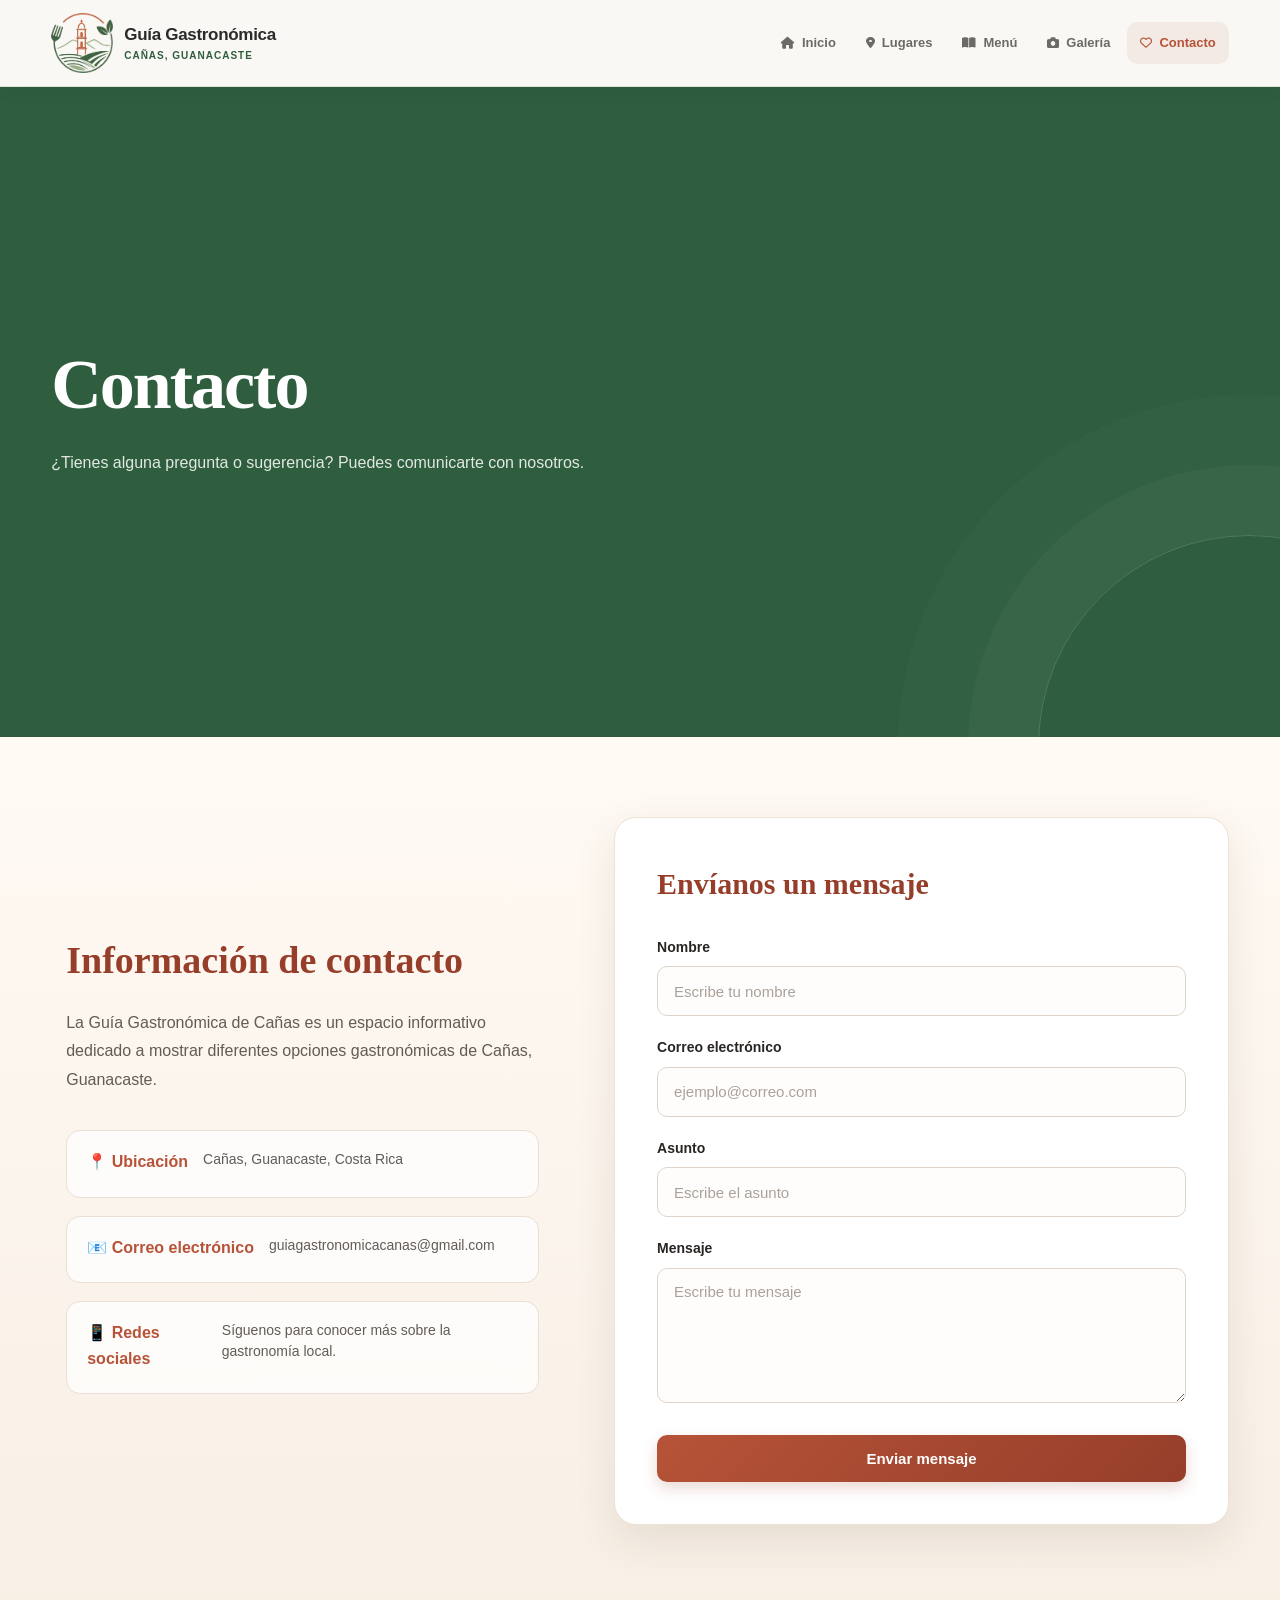
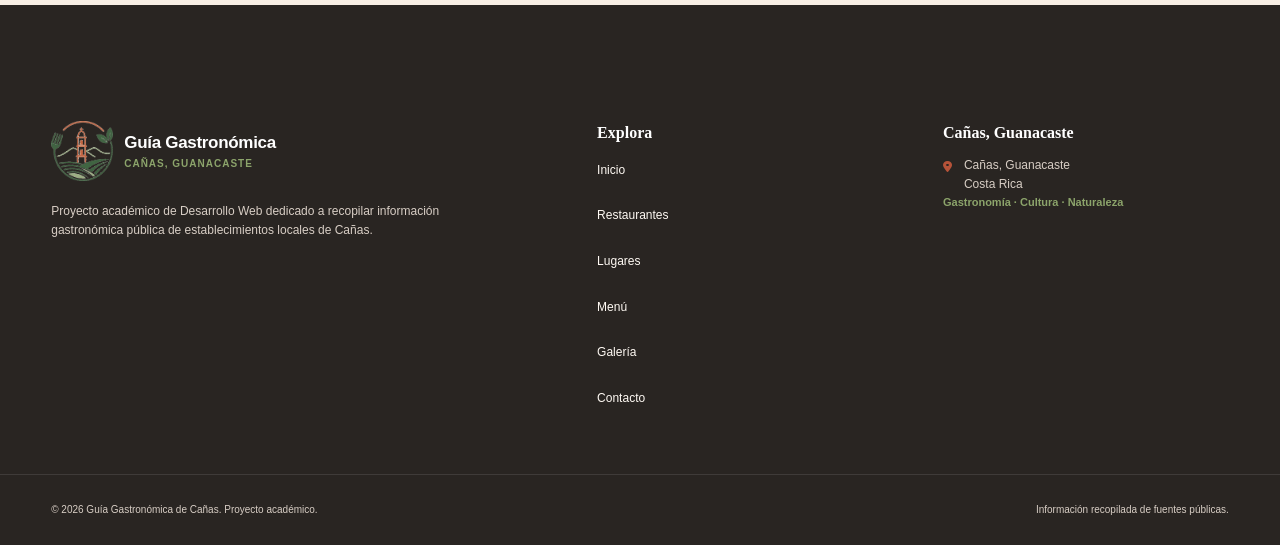
==== commit adba8237: "Update contacto.html" ====
--- a/contacto.html
+++ b/contacto.html
@@ -139,13 +139,13 @@
             <!-- LOGO -->
 
             <a
-                href="../html/index.html"
+                href="ndex.html"
                 class="logo"
                 aria-label="Guía Gastronómica de Cañas - Inicio"
             >
 
                 <img
-                    src="../img/logo.png"
+                    src="logo.png"
                     alt="Logo de Guía Gastronómica de Cañas"
                     class="logo-imagen"
                 >
